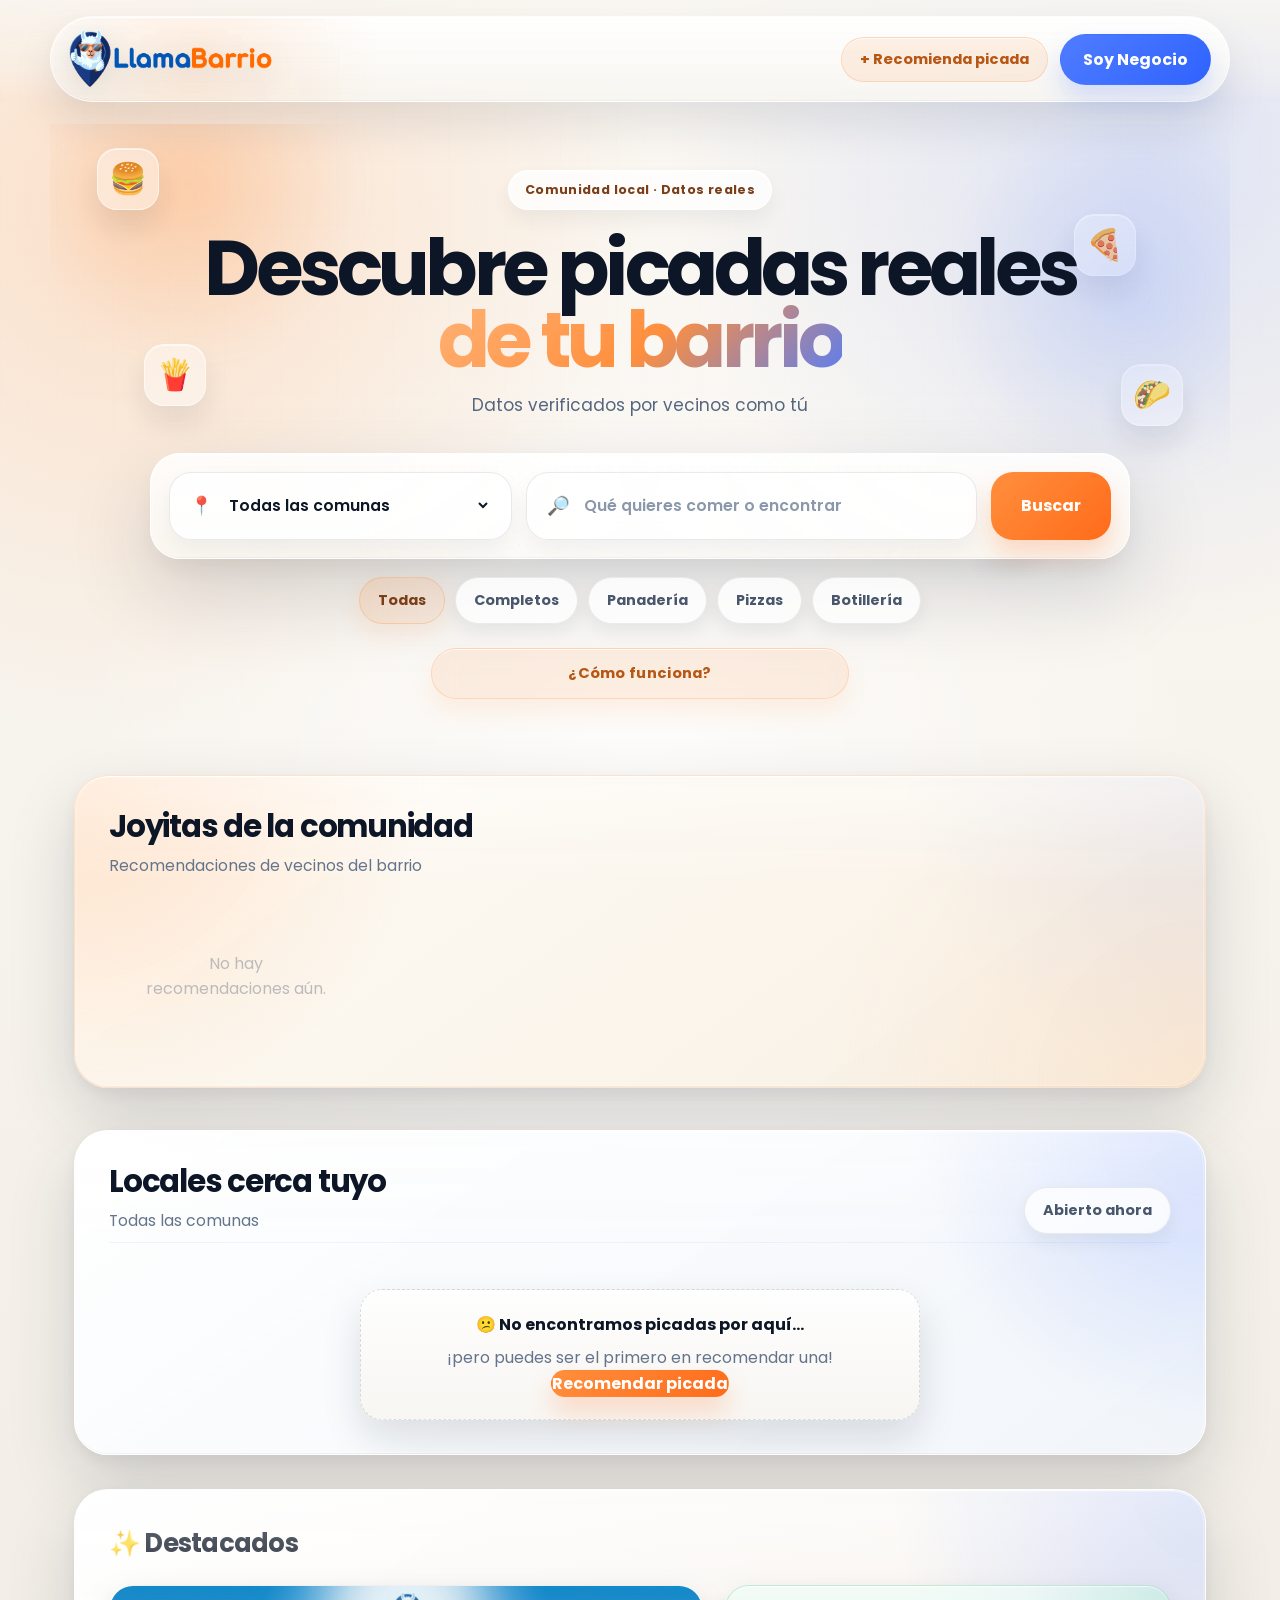
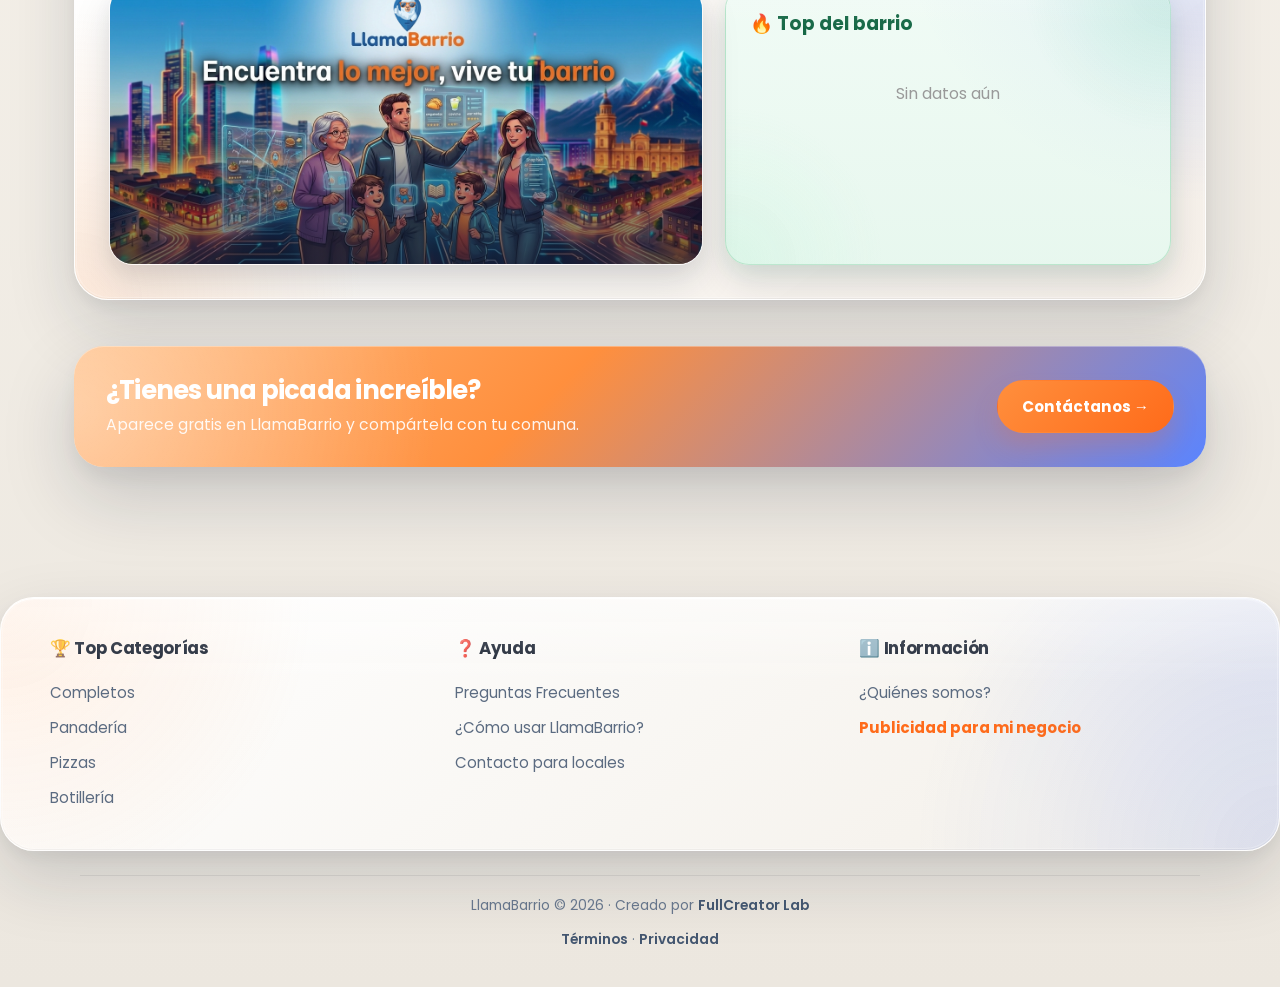
==== index.html @ d4a5cc4d "Add files via upload" ====
<!DOCTYPE html>
<html lang="es">
<head>
    <meta charset="UTF-8">
    <meta name="viewport" content="width=device-width, initial-scale=1.0">
    <title>LlamaBarrio - Tu comunidad conectada</title>
    <link href="https://fonts.googleapis.com/css2?family=Poppins:wght@400;500;600;700;800&display=swap" rel="stylesheet">
    <link rel="stylesheet" href="style.css">
    <link rel="icon" type="image/png" href="images/favicon.png">
    <link rel="apple-touch-icon" href="images/icon-192.png.png">
    <link rel="manifest" href="manifest.json">
    <meta name="theme-color" content="#ff8f3d">
    <meta name="apple-mobile-web-app-capable" content="yes">
    <meta name="apple-mobile-web-app-status-bar-style" content="default">
    <meta name="apple-mobile-web-app-title" content="LlamaBarrio">
</head>
<body>
    <nav class="navbar">
        <div class="nav-container">
            <div class="logo">
                <a href="index.html"><img src="images/logo.png" alt="LlamaBarrio" class="logo-img"></a>
            </div>
            <div class="nav-right desktop-only">
                <a href="#" class="btn-recomienda" data-form-modal="tally">+ Recomienda picada</a>
                <a href="#" class="btn-negocio-blue" data-form-modal="business">Soy Negocio</a>
            </div>
        </div>
    </nav>

    <header class="hero">
        <div class="hero-floating-icons" aria-hidden="true">
            <span class="float-food food-1">&#127828;</span>
            <span class="float-food food-2">&#127829;</span>
            <span class="float-food food-3">&#127839;</span>
            <span class="float-food food-4">&#127790;</span>
            <span class="float-food food-5">&#127828;</span>
            <span class="float-food food-6">&#127829;</span>
        </div>
        <div class="hero-badge">Comunidad local · Datos reales</div>
        <h1>Descubre picadas reales <span class="highlight-word">de tu barrio</span></h1>
      <p class="hero-copy">Datos verificados por vecinos como tú</p>

        <div class="search-area">
            <div class="oval-input loc-select">
                <span class="icon-mark">📍</span>
                <select class="clean-select" id="comuna-select">
                    <option value="">Todas las comunas</option>
                    <option>Alhué</option>
                    <option>Buin</option>
                    <option>Calera de Tango</option>
                    <option>Cerrillos</option>
                    <option>Cerro Navia</option>
                    <option>Colina</option>
                    <option>Conchalí</option>
                    <option>Curacaví</option>
                    <option>El Bosque</option>
                    <option>El Monte</option>
                    <option>Estación Central</option>
                    <option>Huechuraba</option>
                    <option>Independencia</option>
                    <option>Isla de Maipo</option>
                    <option>La Cisterna</option>
                    <option>La Florida</option>
                    <option>La Granja</option>
                    <option>La Pintana</option>
                    <option>La Reina</option>
                    <option>Lampa</option>
                    <option>Las Condes</option>
                    <option>Lo Barnechea</option>
                    <option>Lo Espejo</option>
                    <option>Lo Prado</option>
                    <option>Macul</option>
                    <option>Maipú</option>
                    <option>María Pinto</option>
                    <option>Melipilla</option>
                    <option>Ñuñoa</option>
                    <option>Padre Hurtado</option>
                    <option>Paine</option>
                    <option>Pedro Aguirre Cerda</option>
                    <option>Peñaflor</option>
                    <option>Peñalolén</option>
                    <option>Pirque</option>
                    <option>Providencia</option>
                    <option>Pudahuel</option>
                    <option>Puente Alto</option>
                    <option>Quilicura</option>
                    <option>Quinta Normal</option>
                    <option>Recoleta</option>
                    <option>Renca</option>
                    <option>San Bernardo</option>
                    <option>San Joaquín</option>
                    <option>San José de Maipo</option>
                    <option>San Miguel</option>
                    <option>San Pedro</option>
                    <option>San Ramón</option>
                    <option>Santiago</option>
                    <option>Talagante</option>
                    <option>Tiltil</option>
                    <option>Vitacura</option>
                </select>
            </div>
            <div class="oval-input search-box">
                <span class="icon-mark">🔎</span>
                <input type="text" id="main-search" placeholder="Qué quieres comer o encontrar">
            </div>
            <button class="btn-buscar-main" type="button">Buscar</button>
        </div>

        <div class="hero-categories" id="hero-categories">
            <button type="button" class="category-pill is-active" data-category="Todas">Todas</button>
            <button type="button" class="category-pill" data-category="Completos">Completos</button>
            <button type="button" class="category-pill" data-category="Panadería">Panadería</button>
            <button type="button" class="category-pill" data-category="Pizzas">Pizzas</button>
            <button type="button" class="category-pill" data-category="Botillería">Botillería</button>
        </div>

        <div class="mini-how-section">
            <div class="mini-how-header">
                <h3 class="mini-how-title">¿Cómo funciona?</h3>
            </div>
            <div class="mini-how-steps">
                <div class="mini-step-item">
                    <div class="mini-step-number">1</div>
                    <div class="mini-step-text">Busca tu barrio y categoría</div>
                </div>
                <div class="mini-step-arrow">→</div>
                <div class="mini-step-item">
                    <div class="mini-step-number">2</div>
                    <div class="mini-step-text">Descubre recomendaciones reales</div>
                </div>
                <div class="mini-step-arrow">→</div>
                <div class="mini-step-item">
                    <div class="mini-step-number">3</div>
                    <div class="mini-step-text">Comparte tus mejores datos</div>
                </div>
            </div>
        </div>
    </header>

    <main class="main-wrapper">
        <!-- JOYITAS -->
        <section class="section-block community-section">
            <div class="section-heading">
                <h2 class="section-title">Joyitas de la comunidad</h2>
                <p class="sub-small">Recomendaciones de vecinos del barrio</p>
                <p class="mobile-swipe-hint">Desliza hacia un lado para ver más</p>
            </div>
            <div class="community-grid" id="joyitas-grid"></div>
        </section>

        <section class="section-block offers-section is-hidden" id="offers-section">
            <div class="section-heading section-heading-split offers-heading">
                <div>
                    <h2 class="section-title">Ofertas de hoy</h2>
                    <p class="sub-small">Avisos breves y promociones puntuales de locales publicados</p>
                </div>
            </div>
            <div class="offers-feed" id="offers-feed"></div>
        </section>

        <!-- LOCALES -->
        <section class="section-block locals-section-wrapper">
            <div class="section-heading section-heading-split">
                <div>
                    <h2 class="section-title">Locales cerca tuyo</h2>
                    <p class="sub-small" id="current-comuna-label">Todas las comunas</p>
                </div>
                <div class="mini-badges">
                    <button type="button" class="mini-filter" id="open-now-filter">Abierto ahora</button>
                </div>
            </div>
            <div class="locals-grid" id="locals-grid"></div>
            <div id="load-more-hint" class="load-more-hint" hidden>
                <p>Mostrando 10 primeros resultados</p>
                <p style="font-size: 0.85rem; color: #999;">Usa los filtros arriba para encontrar exactamente lo que buscas</p>
            </div>
            <div id="no-results" class="no-results" hidden>
                <p class="no-results-title">😕 No encontramos picadas por aquí...</p>
                <p class="no-results-text">¡pero puedes ser el primero en recomendar una!</p>
                <a href="#" class="btn-empty-state" data-form-modal="tally">Recomendar picada</a>
            </div>
        </section>

        <!-- DESTACADOS (Imagen pequeña + Trending) -->
        <section class="section-block destacados-section">
            <h2 class="destacados-title">✨ Destacados</h2>
            <div class="destacados-wrapper">
                <div class="destacados-oferta">
                    <img id="destacados-img" src="images/promocion1.png" alt="Oferta destacada" class="destacados-img">
                </div>
                <div class="destacados-trending">
                    <h3 class="trending-title">🔥 Top del barrio</h3>
                    <div class="trending-compact" id="trending-compact"></div>
                </div>
            </div>
        </section>

        <!-- CTA ÚNICA: ¿TIENES UNA PICADA INCREÍBLE? -->
        <section class="cta-banner">
            <div class="cta-desc">
                <strong>¿Tienes una picada increíble?</strong>
                <span>Aparece gratis en LlamaBarrio y compártela con tu comuna.</span>
            </div>
            <a href="#" class="btn-contact" data-form-modal="tally">Contáctanos →</a>
        </section>
    </main>

    <!-- FOOTER EXTENDIDO (3 COLUMNAS) -->
    <section class="footer-extended">
        <div class="footer-extended-container">
            <!-- COLUMNA 1: TOP CATEGORÍAS -->
            <div class="footer-column">
                <h3>🏆 Top Categorías</h3>
                <ul id="top-categories-list">
                    <li><a href="#">Completos</a></li>
                    <li><a href="#">Panadería</a></li>
                    <li><a href="#">Pizzas</a></li>
                    <li><a href="#">Botillería</a></li>
                </ul>
            </div>

            <!-- COLUMNA 2: AYUDA -->
            <div class="footer-column">
                <h3>❓ Ayuda</h3>
                <ul>
                    <li><a href="javascript:void(0);" onclick="abrirFAQ(); return false;">Preguntas Frecuentes</a></li>
                    <li><a href="javascript:void(0);" onclick="abrirComoUsar(); return false;">¿Cómo usar LlamaBarrio?</a></li>
                    <li><a href="#" data-form-modal="business">Contacto para locales</a></li>
                </ul>
            </div>

            <!-- COLUMNA 3: INFO -->
            <div class="footer-column">
                <h3>ℹ️ Información</h3>
                <ul>
                    <li><a href="javascript:void(0);" onclick="abrirQuienesSomos(); return false;">¿Quiénes somos?</a></li>
                    <li><a href="#" class="footer-ads-link" data-form-modal="business">Publicidad para mi negocio</a></li>
                </ul>
            </div>
        </div>
    </section>

    <!-- FOOTER NEGRO -->
    <footer class="site-footer">
        <div class="footer-links">
            <p>LlamaBarrio © 2026 · Creado por <a href="https://www.fullcreator.cl" target="_blank" rel="noopener noreferrer">FullCreator Lab</a></p>
            <p><a href="#">Términos</a> · <a href="#">Privacidad</a></p>
        </div>
    </footer>

    <!-- MODAL DE DETALLE -->
    <div id="modal-detalle" class="modal-overlay">
        <div class="modal-card">
            <button type="button" onclick="cerrarModal()" class="close-btn">×</button>
            <div class="modal-header-img"><img id="modal-img" src="" alt=""></div>
            <div class="modal-content">
                <span class="modal-tag" id="modal-categoria"></span>
                <h2 id="modal-titulo"></h2>
                <p id="modal-desc" class="modal-desc"></p>
                <div class="modal-info-pill">
                    <p id="modal-dir"></p>
                    <p id="modal-hor"></p>
                    <a id="modal-contacto" href="#"></a>
                    <span id="modal-precio" style="font-weight:600;"></span>
                    <span id="modal-autor" style="font-size:13px; color:#a68b66;"></span>
                </div>
                <a id="modal-wa" href="#" target="_blank" rel="noopener noreferrer" class="btn-wa">Enviar WhatsApp</a>
            </div>
        </div>
    </div>

    <!-- MODAL DE FORMULARIO -->
    <div id="form-modal" class="modal-overlay">
        <div class="form-modal-card">
            <button type="button" class="close-btn" onclick="cerrarFormulario()">&times;</button>
            <iframe id="form-modal-frame" src="" title="Formulario LlamaBarrio" loading="lazy"></iframe>
        </div>
    </div>

    <div id="business-form-modal" class="modal-overlay">
        <div class="business-form-card">
            <button type="button" class="close-btn" onclick="cerrarBusinessFormulario()">&times;</button>
            <div class="business-form-content">
                <h2>Publicitar mi local o negocio</h2>
                <p class="business-form-subtitle">Si eres local o persona natural y quieres contactarte por publicidad, escríbenos aquí.</p>
                <form action="https://formsubmit.co/salomon.creativo@gmail.com" method="POST" class="business-form-grid">
                    <input type="hidden" name="_subject" value="Nuevo contacto comercial desde LlamaBarrio">
                    <input type="hidden" name="_captcha" value="false">
                    <input type="hidden" name="_template" value="table">
                    <label class="business-field">
                        <span>Nombre</span>
                        <input type="text" name="Nombre" required>
                    </label>
                    <label class="business-field">
                        <span>Correo</span>
                        <input type="email" name="Correo" required>
                    </label>
                    <label class="business-field">
                        <span>Teléfono</span>
                        <input type="tel" name="Telefono" required>
                    </label>
                    <label class="business-field business-field-full">
                        <span>Solicitud</span>
                        <textarea name="Solicitud" rows="5" required></textarea>
                    </label>
                    <button type="submit" class="btn-contact business-submit">Enviar solicitud</button>
                </form>
            </div>
        </div>
    </div>

    <!-- MODAL FAQ -->
    <div id="faq-modal" class="modal-overlay">
        <div class="faq-modal-card">
            <button type="button" class="close-btn" onclick="cerrarFAQ()">&times;</button>
            <div class="faq-content">
                <h2>Preguntas Frecuentes</h2>
                <div class="faq-list">
                    <div class="faq-item">
                        <button class="faq-question" onclick="toggleFAQ(this)">
                            <span>¿Qué es LlamaBarrio?</span>
                            <span class="faq-icon">+</span>
                        </button>
                        <div class="faq-answer">
                            <p>LlamaBarrio es una plataforma comunitaria que conecta a vecinos con las mejores picadas, locales y recomendaciones de sus barrios. Funcionamos como una red local donde los datos son reales, verificados por la comunidad y sin intermediarios. Cada recomendación viene de personas como tú que conocen el barrio.</p>
                        </div>
                    </div>

                    <div class="faq-item">
                        <button class="faq-question" onclick="toggleFAQ(this)">
                            <span>¿Cómo recomiendo una picada?</span>
                            <span class="faq-icon">+</span>
                        </button>
                        <div class="faq-answer">
                            <p>Es muy simple. Haz clic en el botón "Recomendar picada" que encontrarás en cualquier parte de la web o en la app. Completa el formulario con:</p>
                            <ul>
                                <li>Nombre del local o picada</li>
                                <li>Ubicación exacta</li>
                                <li>Descripción de qué ofrecen</li>
                                <li>Tu nombre (opcional)</li>
                                <li>Una foto (opcional)</li>
                                <li>WhatsApp del local (opcional)</li>
                            </ul>
                            <p>Una vez enviado, nuestro equipo verifica la información y la publica en 24-48 horas.</p>
                        </div>
                    </div>

                    <div class="faq-item">
                        <button class="faq-question" onclick="toggleFAQ(this)">
                            <span>¿Es gratis?</span>
                            <span class="faq-icon">+</span>
                        </button>
                        <div class="faq-answer">
                            <p>Completamente gratis. Tanto para usuarios que buscan picadas como para negocios que quieren aparecer. LlamaBarrio no cobra comisiones, no tiene publicidad invasiva y nunca venderemos tus datos. Nuestro objetivo es que la comunidad local prospere.</p>
                        </div>
                    </div>

                    <div class="faq-item">
                        <button class="faq-question" onclick="toggleFAQ(this)">
                            <span>¿Cómo contacto a un local?</span>
                            <span class="faq-icon">+</span>
                        </button>
                        <div class="faq-answer">
                            <p>Al ver los detalles de cualquier picada o local, encontrarás un botón "Enviar WhatsApp" que te conecta directamente con ellos. Así te aseguras de disponibilidad, precios actuales y cualquier consulta especial. Todo directo, sin intermediarios.</p>
                        </div>
                    </div>

                    <div class="faq-item">
                        <button class="faq-question" onclick="toggleFAQ(this)">
                            <span>¿Es seguro?</span>
                            <span class="faq-icon">+</span>
                        </button>
                        <div class="faq-answer">
                            <p>Sí. Verificamos que las recomendaciones provengan de vecinos reales de la comunidad. No permitimos spam, bots ni información falsa. Además, cada negocio es independiente y responsable de su servicio. Tus recomendaciones nos ayudan a mantener la comunidad limpia y confiable.</p>
                        </div>
                    </div>
                </div>
            </div>
        </div>
    </div>

    <!-- MODAL CÓMO USAR -->
    <div id="como-usar-modal" class="modal-overlay">
        <div class="info-modal-card">
            <button type="button" class="close-btn" onclick="cerrarComoUsar()">&times;</button>
            <div class="info-content">
                <h2>¿Cómo usar LlamaBarrio?</h2>
                <div class="info-steps">
                    <div class="info-step">
                        <div class="step-number">1</div>
                        <div class="step-desc">
                            <strong>Busca tu barrio y categoría</strong>
                            <p>Selecciona la comuna donde te encuentras y elige qué tipo de picada buscas: completos, panadería, pizzas, botillería o cualquier otra opción disponible.</p>
                        </div>
                    </div>
                    <div class="info-step">
                        <div class="step-number">2</div>
                        <div class="step-desc">
                            <strong>Descubre recomendaciones reales</strong>
                            <p>Explora todas las picadas y locales recomendados por vecinos como tú. Lee las descripciones, mira las imágenes y conoce los horarios de atención.</p>
                        </div>
                    </div>
                    <div class="info-step">
                        <div class="step-number">3</div>
                        <div class="step-desc">
                            <strong>Comparte tus mejores datos</strong>
                            <p>¿Encontraste una picada increíble? Recomiéndala en LlamaBarrio para que otros vecinos también la descubran. Así fortalecemos la comunidad local.</p>
                        </div>
                    </div>
                </div>
            </div>
        </div>
    </div>

    <!-- MODAL QUIÉNES SOMOS -->
    <div id="quienes-somos-modal" class="modal-overlay">
        <div class="info-modal-card">
            <button type="button" class="close-btn" onclick="cerrarQuienesSomos()">&times;</button>
            <div class="info-content">
                <h2>¿Quiénes somos?</h2>
                <p class="about-text">LlamaBarrio conecta personas con picadas, pero no operamos ni vendemos en los locales. Cada negocio es independiente y responsable de su servicio. Nuestro objetivo es fortalecer la comunidad local, generando un espacio donde los vecinos puedan compartir sus mejores recomendaciones y descubrir opciones auténticas en sus barrios.</p>
                <div class="about-cta-box">
                    <p class="about-cta-text">Si eres local o persona natural y quieres contactarte por publicidad, escríbenos.</p>
                    <a href="#" class="btn-contact about-cta-button" data-form-modal="business">Publicitar mi local o negocio</a>
                </div>
            </div>
        </div>
    </div>

    <!-- NAVBAR INFERIOR MÓVIL (SOLO TELÉFONO) -->
    <div class="mobile-navbar">
        <a href="#" class="mobile-nav-item active" data-section="inicio">
            <span class="mobile-nav-icon">🏠</span>
            <span class="mobile-nav-label">Inicio</span>
        </a>
        <a href="#" class="mobile-nav-item" data-section="joyitas">
            <span class="mobile-nav-icon">🎁</span>
            <span class="mobile-nav-label">Joyitas</span>
        </a>
        <a href="#" class="mobile-nav-item" data-form-modal="tally">
            <span class="mobile-nav-icon">➕</span>
            <span class="mobile-nav-label">Recomendar</span>
        </a>
        <a href="#" class="mobile-nav-item" data-form-modal="business">
            <span class="mobile-nav-icon">🏪</span>
            <span class="mobile-nav-label">Soy Local</span>
        </a>
    </div>

    <script src="script.js"></script>
    <script>
    document.addEventListener('DOMContentLoaded', function() {
        const destacadosImg = document.querySelector('#destacados-img');
        if (destacadosImg) {
            const promoImages = ['images/promocion1.png', 'images/promocion2.png', 'images/promocion3.png'];
            let idx = 0;
            destacadosImg.src = promoImages[idx];
            setInterval(() => {
                idx = (idx + 1) % promoImages.length;
                destacadosImg.src = promoImages[idx];
            }, 8000);
        }

        if ('serviceWorker' in navigator) {
            window.addEventListener('load', function() {
                navigator.serviceWorker.register('./sw.js').catch(function(error) {
                    console.error('Service worker registration failed:', error);
                });
            });
        }
    });
    </script>
</body>
</html>
---- style.css ----
:root {
    --bg: #f3f1ec;
    --bg-soft: #faf7f2;
    --bg-muted: #ebe6de;
    --surface: rgba(255, 255, 255, 0.86);
    --surface-strong: rgba(255, 255, 255, 0.96);
    --surface-glass: rgba(255, 255, 255, 0.72);
    --surface-tinted: rgba(255, 247, 240, 0.92);
    --surface-blue: rgba(243, 247, 255, 0.96);
    --card: #ffffff;
    --text: #182131;
    --text-strong: #0d1626;
    --muted: #64748b;
    --muted-strong: #49576d;
    --line: rgba(15, 23, 42, 0.09);
    --line-strong: rgba(15, 23, 42, 0.16);
    --accent: #ff8f3d;
    --accent-strong: #ff6b1a;
    --accent-soft: rgba(255, 143, 61, 0.14);
    --accent-soft-strong: rgba(255, 143, 61, 0.2);
    --accent-glow: rgba(255, 143, 61, 0.22);
    --blue: #4f7cff;
    --blue-strong: #2f63ff;
    --blue-soft: rgba(79, 124, 255, 0.14);
    --blue-glow: rgba(79, 124, 255, 0.18);
    --success: #15b86f;
    --success-soft: rgba(21, 184, 111, 0.14);
    --danger: #d84b5b;
    --danger-soft: rgba(216, 75, 91, 0.12);
    --shadow-xl: 0 38px 110px rgba(18, 29, 49, 0.18);
    --shadow-lg: 0 28px 68px rgba(18, 29, 49, 0.16);
    --shadow-md: 0 18px 38px rgba(18, 29, 49, 0.13);
    --shadow-sm: 0 10px 24px rgba(18, 29, 49, 0.1);
    --radius-xl: 34px;
    --radius-lg: 26px;
    --radius-md: 20px;
    --radius-sm: 16px;
    --container: 1180px;
}

* { box-sizing: border-box; }

html {
    scroll-behavior: smooth;
    background: var(--bg);
}

body {
    margin: 0;
    font-family: 'Poppins', sans-serif;
    color: var(--text);
    background:
        radial-gradient(circle at 10% 8%, rgba(255, 143, 61, 0.22), transparent 20%),
        radial-gradient(circle at 90% 6%, rgba(79, 124, 255, 0.16), transparent 18%),
        radial-gradient(circle at 50% 30%, rgba(255, 255, 255, 0.78), transparent 30%),
        linear-gradient(180deg, #fbf8f3 0%, #f5f1ea 46%, #ece7df 100%);
    overflow-x: hidden;
    -webkit-font-smoothing: antialiased;
    text-rendering: optimizeLegibility;
    position: relative;
}

body::before {
    content: "";
    position: fixed;
    inset: 0;
    background-image:
        linear-gradient(rgba(24, 33, 49, 0.025) 1px, transparent 1px),
        linear-gradient(90deg, rgba(24, 33, 49, 0.025) 1px, transparent 1px);
    background-size: 28px 28px;
    pointer-events: none;
    opacity: 0.32;
    mask-image: linear-gradient(180deg, rgba(0, 0, 0, 0.92), rgba(0, 0, 0, 0.22));
}

img { max-width: 100%; display: block; }
button, select, input, iframe { font: inherit; }
button { cursor: pointer; }
a { color: inherit; }

.main-wrapper {
    max-width: var(--container);
    margin: 0 auto;
    padding: 0 24px 70px;
    position: relative;
    z-index: 1;
}

.section-block {
    margin-top: 42px;
    position: relative;
}

.section-heading {
    margin-bottom: 24px;
    position: relative;
}

.section-heading-split {
    display: flex;
    justify-content: space-between;
    align-items: flex-end;
    gap: 20px;
}

.navbar {
    position: sticky;
    top: 0;
    z-index: 1200;
    display: flex;
    justify-content: center;
    padding: 16px 0 0;
    background: linear-gradient(180deg, rgba(248, 246, 241, 0.84), rgba(248, 246, 241, 0.34) 72%, transparent);
    backdrop-filter: blur(22px);
}

.nav-container {
    width: min(var(--container), calc(100% - 24px));
    padding: 12px 18px;
    display: flex;
    justify-content: space-between;
    align-items: center;
    gap: 20px;
    border-radius: 999px;
    border: 1px solid rgba(255, 255, 255, 0.78);
    background:
        radial-gradient(circle at 12% 50%, rgba(255, 143, 61, 0.14), transparent 18%),
        linear-gradient(180deg, rgba(255, 255, 255, 0.95), rgba(247, 245, 240, 0.92));
    box-shadow:
        0 22px 44px rgba(18, 29, 49, 0.1),
        inset 0 1px 0 rgba(255, 255, 255, 0.96),
        inset 0 -1px 0 rgba(15, 23, 42, 0.03);
}

.logo-img {
    height: 60px;
    padding: 0;
    border-radius: 0;
    background: transparent;
    box-shadow: none;
    filter:
        brightness(1.03)
        contrast(1.08)
        saturate(1.04)
        drop-shadow(0 6px 14px rgba(18, 29, 49, 0.12));
}

.nav-right {
    display: flex;
    align-items: center;
    gap: 12px;
}

.btn-recomienda,
.btn-negocio-blue,
.btn-contact,
.btn-empty-state,
.btn-buscar-main,
.btn-ver,
.category-pill,
.mini-filter,
.comm-card,
.local-card,
.mobile-nav-item,
.faq-question,
.close-btn {
    transition:
        transform 0.25s ease,
        box-shadow 0.25s ease,
        border-color 0.25s ease,
        background 0.25s ease,
        color 0.25s ease,
        opacity 0.25s ease;
}

.btn-recomienda,
.btn-negocio-blue,
.btn-contact,
.btn-empty-state {
    text-decoration: none;
    display: inline-flex;
    align-items: center;
    justify-content: center;
    border-radius: 999px;
    font-weight: 700;
}

.btn-recomienda {
    padding: 11px 18px;
    color: #b85614;
    background: rgba(255, 143, 61, 0.12);
    border: 1px solid rgba(255, 143, 61, 0.24);
    box-shadow: inset 0 1px 0 rgba(255, 255, 255, 0.72);
    font-size: 0.92rem;
}

.btn-negocio-blue,
.btn-contact,
.btn-empty-state,
.btn-buscar-main {
    position: relative;
    overflow: hidden;
    border: 1px solid transparent;
}

.btn-negocio-blue::before,
.btn-contact::before,
.btn-empty-state::before,
.btn-buscar-main::before,
.btn-ver::before {
    content: "";
    position: absolute;
    inset: 0;
    background: linear-gradient(120deg, rgba(255, 255, 255, 0.45), transparent 38%, transparent 62%, rgba(255, 255, 255, 0.18));
    opacity: 0;
    transition: opacity 0.25s ease;
}

.btn-negocio-blue:hover::before,
.btn-contact:hover::before,
.btn-empty-state:hover::before,
.btn-buscar-main:hover::before,
.btn-ver:hover::before {
    opacity: 1;
}

.btn-negocio-blue {
    padding: 12px 22px;
    color: #fff;
    background: linear-gradient(135deg, var(--blue) 0%, var(--blue-strong) 100%);
    box-shadow: 0 14px 26px rgba(79, 124, 255, 0.22);
}

.btn-contact,
.btn-empty-state,
.btn-buscar-main {
    color: #fff;
    background: linear-gradient(135deg, var(--accent) 0%, var(--accent-strong) 100%);
    box-shadow: 0 14px 24px rgba(255, 107, 26, 0.22);
}

.btn-contact {
    padding: 14px 24px;
    font-size: 0.95rem;
}

.hero {
    max-width: var(--container);
    margin: 22px auto 0;
    padding: 46px 24px 34px;
    position: relative;
    overflow: hidden;
}

.hero::before,
.hero::after {
    content: "";
    position: absolute;
    border-radius: 50%;
    pointer-events: none;
    filter: blur(14px);
}

.hero::before {
    width: 360px;
    height: 360px;
    top: -120px;
    left: -40px;
    background: radial-gradient(circle, rgba(255, 143, 61, 0.26), transparent 68%);
}

.hero::after {
    width: 380px;
    height: 380px;
    top: -20px;
    right: -90px;
    background: radial-gradient(circle, rgba(79, 124, 255, 0.18), transparent 70%);
}

.hero::selection,
.hero *::selection {
    background: rgba(255, 143, 61, 0.2);
}

.hero > * {
    position: relative;
    z-index: 1;
}

.hero-floating-icons {
    position: absolute;
    inset: 0;
    pointer-events: none;
    z-index: 0;
}

.float-food {
    position: absolute;
    display: flex;
    align-items: center;
    justify-content: center;
    width: 62px;
    height: 62px;
    border-radius: 20px;
    font-size: 1.9rem;
    background: rgba(255, 255, 255, 0.46);
    border: 1px solid rgba(255, 255, 255, 0.64);
    box-shadow:
        0 16px 32px rgba(18, 29, 49, 0.1),
        inset 0 1px 0 rgba(255, 255, 255, 0.76);
    backdrop-filter: blur(14px);
    opacity: 0.9;
    animation: heroFloat 8s ease-in-out infinite;
}

.food-1 {
    top: 24px;
    left: 4%;
    animation-delay: 0s;
}

.food-2 {
    top: 90px;
    right: 8%;
    animation-delay: -1.2s;
}

.food-3 {
    top: 220px;
    left: 8%;
    animation-delay: -2.2s;
}

.food-4 {
    top: 240px;
    right: 4%;
    animation-delay: -3.4s;
}

.food-5 {
    top: 340px;
    left: 16%;
    animation-delay: -4.2s;
}

.food-6 {
    top: 360px;
    right: 16%;
    animation-delay: -5.4s;
}

@keyframes heroFloat {
    0%,
    100% {
        transform: translateY(0) rotate(0deg);
    }
    50% {
        transform: translateY(-12px) rotate(3deg);
    }
}

.hero-badge {
    display: flex;
    align-items: center;
    justify-content: center;
    gap: 8px;
    width: fit-content;
    margin: 0 auto;
    padding: 10px 16px;
    border-radius: 999px;
    color: #7a3e19;
    background: rgba(255, 255, 255, 0.74);
    border: 1px solid rgba(255, 255, 255, 0.8);
    box-shadow: inset 0 1px 0 rgba(255, 255, 255, 0.9), 0 10px 20px rgba(18, 29, 49, 0.06);
    font-size: 0.78rem;
    font-weight: 700;
    letter-spacing: 0.03em;
    backdrop-filter: blur(12px);
}

.hero h1 {
    margin: 22px auto 14px;
    max-width: 900px;
    text-align: center;
    font-size: clamp(2.8rem, 6vw, 5.4rem);
    line-height: 0.94;
    letter-spacing: -0.06em;
    color: var(--text-strong);
}

.highlight-word {
    color: var(--accent);
    background: linear-gradient(135deg, #ffb378 0%, #ff8f3d 52%, #4f7cff 100%);
    -webkit-background-clip: text;
    background-clip: text;
    -webkit-text-fill-color: transparent;
}

.hero-copy {
    max-width: 720px;
    margin: 0 auto 26px;
    color: #55667d;
    font-size: 1.06rem;
    line-height: 1.8;
    text-align: center;
}

.search-area {
    margin: 32px auto 0;
    max-width: 980px;
    display: grid;
    grid-template-columns: 0.95fr 1.25fr auto;
    gap: 14px;
    align-items: center;
    padding: 18px;
    border-radius: 30px;
    background:
        radial-gradient(circle at top center, rgba(255, 255, 255, 0.76), transparent 60%),
        linear-gradient(180deg, rgba(255, 255, 255, 0.84), rgba(250, 247, 241, 0.92));
    border: 1px solid rgba(255, 255, 255, 0.86);
    backdrop-filter: blur(18px);
    box-shadow:
        0 34px 84px rgba(18, 29, 49, 0.16),
        0 12px 26px rgba(18, 29, 49, 0.05),
        inset 0 1px 0 rgba(255, 255, 255, 0.9),
        inset 0 -1px 0 rgba(15, 23, 42, 0.03);
}

.oval-input {
    display: flex;
    align-items: center;
    gap: 12px;
    min-height: 68px;
    padding: 0 20px;
    border-radius: 22px;
    background: rgba(255, 255, 255, 0.84);
    border: 1px solid rgba(15, 23, 42, 0.09);
    box-shadow:
        inset 0 1px 0 rgba(255, 255, 255, 0.88),
        0 10px 22px rgba(18, 29, 49, 0.05);
}

.oval-input:focus-within {
    border-color: rgba(255, 143, 61, 0.46);
    box-shadow: 0 0 0 4px rgba(255, 143, 61, 0.14), inset 0 1px 0 rgba(255, 255, 255, 0.9);
    transform: translateY(-1px);
}

.icon-mark {
    font-size: 1.15rem;
    opacity: 0.92;
}

.clean-select,
.oval-input input {
    width: 100%;
    border: 0;
    background: transparent;
    outline: none;
    font-family: 'Poppins', sans-serif;
    font-size: 0.98rem;
    font-weight: 600;
    color: var(--text-strong);
}

.clean-select option {
    color: var(--text);
}

.oval-input input::placeholder {
    color: #8b98ab;
}

.btn-buscar-main {
    min-height: 68px;
    padding: 0 30px;
    border-radius: 22px;
    border: 0;
    font-size: 1rem;
    font-weight: 700;
}

.hero-categories {
    margin-top: 18px;
    display: flex;
    justify-content: center;
    gap: 10px;
    flex-wrap: wrap;
}

.category-pill,
.mini-filter {
    padding: 12px 18px;
    border-radius: 999px;
    border: 1px solid rgba(15, 23, 42, 0.08);
    background: rgba(255, 255, 255, 0.82);
    color: var(--muted-strong);
    font-size: 0.9rem;
    font-weight: 700;
    backdrop-filter: blur(12px);
    box-shadow: 0 8px 18px rgba(18, 29, 49, 0.06);
}

.category-pill.is-active,
.mini-filter.is-active {
    background: linear-gradient(135deg, rgba(255, 143, 61, 0.18), rgba(255, 143, 61, 0.1));
    border-color: rgba(255, 143, 61, 0.28);
    color: #7a3e19;
    box-shadow: 0 10px 24px rgba(255, 143, 61, 0.12);
}

.mini-filter.is-active {
    background: linear-gradient(135deg, rgba(21, 184, 111, 0.16), rgba(21, 184, 111, 0.08));
    border-color: rgba(21, 184, 111, 0.24);
    color: #106746;
}

.mini-how-section {
    margin: 24px auto 0;
    width: fit-content;
    max-width: 100%;
    padding: 14px 28px;
    border-radius: 999px;
    background: rgba(255, 143, 61, 0.12);
    border: 1px solid rgba(255, 143, 61, 0.24);
    cursor: pointer;
    user-select: none;
    backdrop-filter: blur(12px);
    box-shadow:
        0 12px 26px rgba(255, 143, 61, 0.12),
        inset 0 1px 0 rgba(255, 255, 255, 0.72);
}

.mini-how-header {
    cursor: pointer;
    user-select: none;
    text-align: center;
    margin-bottom: 0;
}

.mini-how-title {
    margin: 0;
    font-size: 0.92rem;
    color: #b85614;
    font-weight: 700;
    letter-spacing: 0.02em;
}

.mini-how-steps {
    display: flex;
    justify-content: center;
    align-items: center;
    gap: 12px;
    flex-wrap: wrap;
    max-height: 500px;
    opacity: 1;
    transition: max-height 0.3s ease, opacity 0.3s ease, margin 0.3s ease;
    overflow: hidden;
}

.mini-how-steps.collapsed {
    max-height: 0;
    opacity: 0;
    margin: 0;
}

.mini-step-item {
    display: flex;
    flex-direction: column;
    align-items: center;
    gap: 6px;
}

.mini-step-number {
    width: 32px;
    height: 32px;
    border-radius: 50%;
    background: linear-gradient(135deg, var(--accent), var(--accent-strong));
    color: #fff;
    font-weight: 700;
    font-size: 0.86rem;
    display: flex;
    align-items: center;
    justify-content: center;
    box-shadow: 0 10px 20px rgba(255, 107, 26, 0.18);
}

.mini-step-text {
    font-size: 0.78rem;
    color: var(--muted-strong);
    font-weight: 600;
    max-width: 92px;
    line-height: 1.3;
    text-align: center;
}

.mini-step-arrow {
    font-size: 1.1rem;
    color: rgba(24, 33, 49, 0.34);
    font-weight: 700;
}

.section-title {
    margin: 0;
    font-size: clamp(1.6rem, 2.4vw, 2.45rem);
    line-height: 1.08;
    letter-spacing: -0.04em;
    color: var(--text-strong);
}

.sub-small {
    margin: 10px 0 0;
    color: var(--muted);
    line-height: 1.65;
    font-size: 0.98rem;
}

.mobile-swipe-hint {
    display: none;
    margin: 12px 0 0;
    color: #b85614;
    font-size: 0.78rem;
    font-weight: 700;
    letter-spacing: 0.02em;
}


.community-section,
.locals-section-wrapper,
.destacados-section,
.footer-extended {
    position: relative;
    border-radius: var(--radius-xl);
    border: 1px solid rgba(255, 255, 255, 0.92);
    background: linear-gradient(180deg, rgba(255, 255, 255, 0.88), rgba(244, 239, 232, 0.98));
    backdrop-filter: blur(18px);
    box-shadow:
        var(--shadow-lg),
        0 6px 18px rgba(18, 29, 49, 0.06),
        inset 0 1px 0 rgba(255, 255, 255, 0.98),
        inset 0 -1px 0 rgba(15, 23, 42, 0.04);
    overflow: hidden;
}

.community-section {
    background:
        radial-gradient(circle at top left, rgba(255, 143, 61, 0.24), transparent 30%),
        radial-gradient(circle at bottom right, rgba(255, 208, 168, 0.3), transparent 32%),
        linear-gradient(145deg, rgba(255, 252, 246, 0.98), rgba(247, 239, 227, 0.99));
    border-color: rgba(255, 226, 198, 0.9);
}

.locals-section-wrapper {
    background:
        radial-gradient(circle at top right, rgba(79, 124, 255, 0.16), transparent 24%),
        linear-gradient(145deg, rgba(255, 255, 255, 0.97), rgba(241, 245, 250, 0.99));
}

.locals-section-wrapper .section-heading {
    padding-bottom: 8px;
    border-bottom: 1px solid rgba(79, 124, 255, 0.08);
}

.destacados-section {
    background:
        radial-gradient(circle at bottom left, rgba(255, 143, 61, 0.16), transparent 24%),
        radial-gradient(circle at top right, rgba(79, 124, 255, 0.16), transparent 26%),
        linear-gradient(145deg, rgba(255, 255, 255, 0.98), rgba(246, 240, 233, 0.99));
}

.footer-extended::before,
.community-section::before,
.locals-section-wrapper::before,
.destacados-section::before {
    content: "";
    position: absolute;
    inset: 0;
    background:
        linear-gradient(180deg, rgba(255, 255, 255, 0.42), transparent 34%),
        radial-gradient(circle at top right, rgba(79, 124, 255, 0.1), transparent 26%);
    pointer-events: none;
}

.community-section::after,
.locals-section-wrapper::after,
.destacados-section::after,
.footer-extended::after {
    content: "";
    position: absolute;
    inset: 1px;
    border-radius: calc(var(--radius-xl) - 1px);
    border: 1px solid rgba(255, 255, 255, 0.36);
    pointer-events: none;
    opacity: 0.7;
}

.community-section {
    padding: 34px;
}

.community-grid {
    display: grid;
    grid-template-columns: repeat(4, minmax(0, 1fr));
    gap: 16px;
    margin-top: 24px;
    padding-bottom: 4px;
    scroll-behavior: smooth;
}

.community-grid::-webkit-scrollbar,
.locals-grid::-webkit-scrollbar {
    height: 8px;
}

.community-grid::-webkit-scrollbar-track,
.locals-grid::-webkit-scrollbar-track {
    background: rgba(24, 33, 49, 0.05);
    border-radius: 999px;
}

.community-grid::-webkit-scrollbar-thumb,
.locals-grid::-webkit-scrollbar-thumb {
    background: rgba(24, 33, 49, 0.18);
    border-radius: 999px;
}

.comm-card,
.local-card {
    position: relative;
    background:
        linear-gradient(180deg, rgba(255, 255, 255, 1), rgba(245, 241, 235, 0.98)),
        linear-gradient(135deg, rgba(255, 143, 61, 0.05), rgba(79, 124, 255, 0.05));
    border: 1px solid rgba(15, 23, 42, 0.11);
    border-radius: 24px;
    overflow: hidden;
    box-shadow:
        0 22px 46px rgba(18, 29, 49, 0.12),
        0 8px 18px rgba(18, 29, 49, 0.05),
        inset 0 1px 0 rgba(255, 255, 255, 0.96),
        inset 0 -1px 0 rgba(15, 23, 42, 0.03);
    isolation: isolate;
}

.community-section .comm-card {
    background:
        linear-gradient(180deg, rgba(255, 255, 255, 1), rgba(250, 244, 236, 0.98)),
        linear-gradient(135deg, rgba(255, 143, 61, 0.08), rgba(255, 206, 154, 0.06));
    border-color: rgba(207, 154, 105, 0.18);
    box-shadow:
        0 24px 52px rgba(119, 79, 39, 0.13),
        0 8px 18px rgba(18, 29, 49, 0.05),
        inset 0 1px 0 rgba(255, 255, 255, 0.98),
        inset 0 -1px 0 rgba(176, 120, 66, 0.05);
}

.community-section .comm-card::after {
    background: radial-gradient(circle, rgba(255, 143, 61, 0.16), transparent 66%);
}

.community-section .comm-tag {
    background: rgba(255, 247, 238, 0.94);
    border-color: rgba(255, 222, 189, 0.92);
    color: #9a521d;
    box-shadow: 0 12px 22px rgba(119, 79, 39, 0.1);
}

.community-section .comm-chip {
    display: none;
}

.comm-card::after,
.local-card::after {
    content: "";
    position: absolute;
    inset: auto -80px -80px auto;
    width: 180px;
    height: 180px;
    background: radial-gradient(circle, rgba(79, 124, 255, 0.14), transparent 65%);
    pointer-events: none;
    z-index: 0;
}

.comm-card::before,
.local-card::before {
    content: "";
    position: absolute;
    inset: 1px 1px auto;
    height: 72px;
    border-radius: 23px 23px 0 0;
    background: linear-gradient(180deg, rgba(255, 255, 255, 0.62), rgba(255, 255, 255, 0));
    pointer-events: none;
    z-index: 0;
}

.comm-card {
    display: flex;
    flex-direction: column;
    min-height: 338px;
}

.comm-img-box,
.local-img-box,
.modal-header-img,
.destacados-oferta {
    position: relative;
    overflow: hidden;
    background:
        linear-gradient(180deg, rgba(255, 255, 255, 0.06), rgba(24, 33, 49, 0.3)),
        linear-gradient(135deg, rgba(255, 143, 61, 0.18), rgba(79, 124, 255, 0.14));
}

.comm-img-box {
    height: 192px;
}

.comm-img-box::after,
.local-img-box::after,
.modal-header-img::after,
.destacados-oferta::after {
    content: "";
    position: absolute;
    inset: auto 0 0;
    height: 58%;
    background: linear-gradient(180deg, rgba(24, 33, 49, 0.02), rgba(24, 33, 49, 0.64));
    pointer-events: none;
}

.comm-img-box img,
.local-img-box img,
.modal-header-img img {
    width: 100%;
    height: 100%;
    object-fit: cover;
    object-position: center center;
    transform: scale(1.02);
}

.destacados-img {
    width: 100%;
    height: 100%;
    object-fit: cover;
    object-position: center center;
    transform: scale(1);
}

.comm-info,
.local-body {
    position: relative;
    z-index: 1;
}

.comm-info {
    padding: 16px 16px 18px;
    display: flex;
    flex-direction: column;
    gap: 8px;
    flex: 1;
    background: linear-gradient(180deg, #edf4ff, #e4eeff);
    border-top: 1px solid rgba(79, 124, 255, 0.1);
    box-shadow: inset 0 1px 0 rgba(255, 255, 255, 0.88);
}

.comm-tag,
.local-inline-tag,
.modal-tag {
    display: inline-flex;
    align-items: center;
    justify-content: center;
    padding: 7px 11px;
    border-radius: 999px;
    background: rgba(255, 255, 255, 0.86);
    border: 1px solid rgba(255, 255, 255, 0.92);
    color: #7a3e19;
    font-size: 0.72rem;
    font-weight: 700;
    letter-spacing: 0.02em;
    box-shadow: 0 12px 20px rgba(18, 29, 49, 0.08);
}

.comm-tag { align-self: flex-start; }

.comm-image-overlay,
.local-image-overlay {
    position: absolute;
    inset: 0;
    display: flex;
    justify-content: space-between;
    align-items: flex-start;
    gap: 10px;
    padding: 14px;
    z-index: 1;
}

.comm-chip {
    display: inline-flex;
    align-items: center;
    justify-content: center;
    padding: 7px 11px;
    border-radius: 999px;
    background: rgba(24, 33, 49, 0.54);
    border: 1px solid rgba(255, 255, 255, 0.28);
    color: #fff;
    font-size: 0.72rem;
    font-weight: 700;
    backdrop-filter: blur(12px);
}

.comm-info-top {
    display: flex;
    flex-direction: column;
    gap: 4px;
}

.comm-author-line {
    color: var(--muted);
    font-size: 0.76rem;
    font-weight: 600;
    text-transform: uppercase;
    letter-spacing: 0.04em;
}

.comm-info b,
.local-body h3 {
    display: block;
    margin: 0;
    font-size: 1.06rem;
    line-height: 1.18;
    color: var(--text-strong);
    letter-spacing: -0.02em;
}

.comm-info p,
.local-meta p,
.modal-desc,
.step-desc p,
.about-text,
.faq-answer p {
    color: var(--muted);
}

.comm-info p {
    margin: 0;
    font-size: 0.84rem;
    line-height: 1.68;
    flex: 1;
    overflow: hidden;
    display: -webkit-box;
    -webkit-line-clamp: 4;
    -webkit-box-orient: vertical;
}

.locals-section-wrapper {
    padding: 34px;
}

.offers-section {
    padding: 16px 20px;
    position: relative;
    border-radius: 24px;
    border: 1px solid rgba(53, 70, 97, 0.1);
    background:
        radial-gradient(circle at top right, rgba(85, 116, 170, 0.16), transparent 28%),
        linear-gradient(180deg, rgba(66, 83, 109, 0.96), rgba(48, 61, 82, 0.98));
    box-shadow:
        0 18px 36px rgba(18, 29, 49, 0.12),
        inset 0 1px 0 rgba(255, 255, 255, 0.08),
        inset 0 -1px 0 rgba(9, 15, 27, 0.2);
    overflow: hidden;
}

.offers-heading {
    margin-bottom: 10px;
}

.offers-section .section-title {
    color: #f5f7fc;
    font-size: clamp(1.1rem, 1.9vw, 1.35rem);
}

.offers-section .sub-small {
    color: rgba(222, 229, 240, 0.78);
    font-size: 0.86rem;
}

.offers-feed {
    display: flex;
    gap: 10px;
    overflow-x: auto;
    padding-bottom: 2px;
    scroll-behavior: smooth;
}

.offers-feed::-webkit-scrollbar {
    height: 6px;
}

.offers-feed::-webkit-scrollbar-thumb {
    background: rgba(229, 237, 255, 0.18);
    border-radius: 999px;
}

.offer-item {
    min-width: 248px;
    max-width: 320px;
    padding: 12px 14px;
    border-radius: 16px;
    border: 1px solid rgba(255, 255, 255, 0.08);
    background:
        linear-gradient(180deg, rgba(255, 255, 255, 0.08), rgba(255, 255, 255, 0.05)),
        linear-gradient(180deg, rgba(31, 41, 57, 0.3), rgba(31, 41, 57, 0.14));
    box-shadow:
        0 10px 24px rgba(8, 13, 24, 0.12),
        inset 0 1px 0 rgba(255, 255, 255, 0.07);
}

.offer-item strong {
    display: block;
    margin-bottom: 3px;
    color: #ffffff;
    font-size: 0.92rem;
    letter-spacing: -0.02em;
}

.offer-item p {
    margin: 0;
    color: rgba(233, 239, 248, 0.84);
    font-size: 0.83rem;
    line-height: 1.45;
}

.offer-item span {
    display: inline-block;
    margin-top: 6px;
    color: #ffbd8a;
    font-size: 0.72rem;
    font-weight: 700;
}

.offer-item small {
    display: block;
    margin-top: 7px;
    color: rgba(216, 225, 239, 0.72);
    font-size: 0.72rem;
    line-height: 1.35;
}

.locals-grid {
    display: grid;
    grid-template-columns: repeat(4, minmax(0, 1fr));
    gap: 18px;
}

.local-card {
    display: flex;
    flex-direction: column;
    min-height: 390px;
}

.local-img-wrap {
    position: relative;
}

.local-img-box {
    height: 216px;
}

.local-body {
    padding: 18px 18px 20px;
    display: flex;
    flex-direction: column;
    gap: 12px;
    flex: 1;
}

.local-topline {
    display: flex;
    align-items: center;
    gap: 10px;
}

.local-headline {
    display: flex;
    align-items: center;
    gap: 8px;
    flex-wrap: wrap;
}

.local-meta {
    display: flex;
    flex-direction: column;
    gap: 6px;
    margin-bottom: 12px;
    font-size: 0.84rem;
}

.local-meta p {
    margin: 0;
    line-height: 1.55;
}

.local-meta p b {
    color: #64748b;
    font-size: 0.88rem;
    font-weight: 500;
}

.local-status {
    display: inline-flex;
    align-items: center;
    justify-content: center;
    padding: 6px 10px;
    border-radius: 999px;
    font-size: 0.72rem;
    font-weight: 700;
    border: 1px solid transparent;
    box-shadow: 0 12px 20px rgba(18, 29, 49, 0.07);
}

.local-status.open {
    background: rgba(255, 255, 255, 0.86);
    color: #0f7d4e;
    border-color: rgba(21, 184, 111, 0.18);
}

.local-status.closed {
    background: rgba(255, 255, 255, 0.86);
    color: #b33e4f;
    border-color: rgba(216, 75, 91, 0.14);
}

.btn-ver {
    width: 100%;
    margin-top: auto;
    padding: 14px 14px;
    position: relative;
    border: 1px solid rgba(79, 124, 255, 0.2);
    border-radius: 16px;
    background: linear-gradient(135deg, rgba(235, 244, 255, 0.98), rgba(219, 235, 255, 0.98));
    color: #2f63ff;
    font-weight: 700;
    font-size: 0.88rem;
    box-shadow:
        inset 0 1px 0 rgba(255, 255, 255, 0.96),
        0 10px 20px rgba(79, 124, 255, 0.12);
}

.load-more-hint,
.no-results {
    margin-top: 22px;
    padding: 22px 20px;
    border-radius: 22px;
    border: 1px dashed rgba(15, 23, 42, 0.14);
    background: linear-gradient(180deg, rgba(255, 255, 255, 0.86), rgba(248, 246, 241, 0.92));
    color: var(--muted);
    text-align: center;
    box-shadow: var(--shadow-md), inset 0 1px 0 rgba(255, 255, 255, 0.92);
}

.load-more-hint {
    grid-column: 1 / -1;
}

.load-more-hint p,
.no-results p {
    margin: 0;
}

.load-more-hint p + p,
.no-results p + p {
    margin-top: 8px;
}

.no-results {
    max-width: 560px;
    margin-left: auto;
    margin-right: auto;
}

.no-results-title {
    color: var(--text-strong);
    font-weight: 700;
}

.destacados-section {
    margin-top: 34px;
    padding: 34px;
}

.destacados-title {
    margin: 0 0 22px;
    font-size: clamp(1.5rem, 2vw, 2rem);
    font-weight: 700;
    letter-spacing: -0.03em;
    color: var(--text-strong);
}

.destacados-wrapper {
    display: grid;
    grid-template-columns: 1.2fr 0.9fr;
    gap: 22px;
    align-items: stretch;
}

.destacados-oferta {
    min-height: 280px;
    border-radius: 24px;
    border: 1px solid rgba(255, 255, 255, 0.82);
    box-shadow:
        var(--shadow-md),
        0 8px 18px rgba(18, 29, 49, 0.05),
        inset 0 1px 0 rgba(255, 255, 255, 0.88);
}

.destacados-trending {
    padding: 24px;
    border-radius: 24px;
    background:
        radial-gradient(circle at top right, rgba(21, 184, 111, 0.14), transparent 28%),
        radial-gradient(circle at bottom left, rgba(163, 240, 202, 0.18), transparent 30%),
        linear-gradient(180deg, rgba(240, 251, 245, 0.98), rgba(231, 247, 238, 0.98));
    border: 1px solid rgba(168, 223, 192, 0.72);
    box-shadow:
        var(--shadow-md),
        0 8px 18px rgba(21, 184, 111, 0.08),
        inset 0 1px 0 rgba(255, 255, 255, 0.96);
}

.trending-title {
    margin: 0 0 16px;
    font-size: 1.16rem;
    font-weight: 700;
    color: #166846;
}

.trending-compact {
    display: flex;
    flex-direction: column;
    gap: 12px;
}

.trending-compact-item {
    padding: 14px 14px 14px 16px;
    background: linear-gradient(180deg, rgba(255, 255, 255, 0.94), rgba(243, 251, 246, 0.98));
    border-radius: 18px;
    border: 1px solid rgba(21, 184, 111, 0.12);
    font-size: 0.9rem;
    line-height: 1.6;
    color: var(--muted-strong);
    box-shadow:
        0 10px 22px rgba(21, 184, 111, 0.08),
        inset 0 1px 0 rgba(255, 255, 255, 0.96),
        inset 0 -1px 0 rgba(15, 23, 42, 0.03);
}

.trending-compact-item strong {
    color: var(--text-strong);
    font-weight: 700;
}

.cta-banner {
    max-width: var(--container);
    margin: 46px auto 0;
    padding: 30px 32px;
    display: flex;
    align-items: center;
    justify-content: space-between;
    gap: 20px;
    border-radius: 30px;
    background:
        radial-gradient(circle at left center, rgba(255, 255, 255, 0.36), transparent 32%),
        linear-gradient(135deg, #ffba7d 0%, #ff8f3d 42%, #5a84ff 100%);
    box-shadow:
        0 30px 72px rgba(18, 29, 49, 0.18),
        0 10px 22px rgba(18, 29, 49, 0.06),
        inset 0 1px 0 rgba(255, 255, 255, 0.32);
}

.cta-desc {
    display: flex;
    flex-direction: column;
    gap: 8px;
    text-align: left;
    flex: 1;
}

.cta-desc strong {
    font-size: clamp(1.2rem, 2vw, 1.6rem);
    color: #fff;
    line-height: 1.1;
    letter-spacing: -0.03em;
}

.cta-desc span {
    font-size: 0.98rem;
    color: rgba(255, 255, 255, 0.9);
    line-height: 1.6;
    max-width: 560px;
}

.footer-extended {
    margin-top: 60px;
    padding: 38px 34px;
    background:
        radial-gradient(circle at top left, rgba(255, 143, 61, 0.14), transparent 24%),
        radial-gradient(circle at bottom right, rgba(79, 124, 255, 0.12), transparent 28%),
        linear-gradient(145deg, rgba(255, 255, 255, 0.98), rgba(243, 239, 232, 0.98));
}

.footer-extended-container {
    max-width: var(--container);
    margin: 0 auto;
    display: grid;
    grid-template-columns: repeat(3, minmax(0, 1fr));
    gap: 34px;
}

.footer-column h3 {
    margin: 0 0 18px;
    font-size: 1.04rem;
    font-weight: 700;
    color: var(--text-strong);
    letter-spacing: -0.02em;
}

.footer-column ul {
    list-style: none;
    margin: 0;
    padding: 0;
    display: flex;
    flex-direction: column;
    gap: 8px;
}

.footer-column a,
.footer-column p {
    color: #5b6b81;
    text-decoration: none;
    font-size: 0.94rem;
    line-height: 1.8;
}

.footer-column a:hover {
    color: #b85614;
}

.footer-ads-link {
    color: #ff6b1a !important;
    font-weight: 700;
}

.footer-ads-link:hover {
    color: #d85710 !important;
}

.site-footer {
    margin-top: 0;
    padding: 24px 20px 34px;
    text-align: center;
    background: transparent;
    color: #66758b;
    font-size: 0.86rem;
}

.footer-links {
    max-width: 1120px;
    margin: 0 auto;
    padding-top: 18px;
    border-top: 1px solid rgba(15, 23, 42, 0.08);
}

.site-footer a { color: #42556f; text-decoration: none; font-weight: 600; }
.site-footer p { margin: 0; text-align: center; line-height: 1.78; }
.site-footer p + p { margin-top: 10px; }

.modal-overlay {
    display: none;
    position: fixed;
    inset: 0;
    z-index: 2000;
    align-items: center;
    justify-content: center;
    padding: 18px;
    background: rgba(236, 232, 225, 0.74);
    backdrop-filter: blur(16px);
}

.modal-card,
.form-modal-card,
.faq-modal-card,
.info-modal-card {
    position: relative;
    overflow: hidden;
    border-radius: 28px;
    border: 1px solid rgba(255, 255, 255, 0.86);
    background: linear-gradient(180deg, rgba(255, 255, 255, 0.98), rgba(248, 246, 241, 0.98));
    box-shadow:
        0 40px 92px rgba(18, 29, 49, 0.2),
        0 12px 26px rgba(18, 29, 49, 0.06),
        inset 0 1px 0 rgba(255, 255, 255, 0.95);
}

.modal-card { width: min(92%, 500px); }

.modal-header-img {
    height: 240px;
}

.modal-content {
    padding: 26px;
}

.modal-content h2,
.faq-content h2,
.info-content h2 {
    margin: 12px 0 10px;
    font-size: 1.7rem;
    color: var(--text-strong);
    letter-spacing: -0.03em;
}

.modal-info-pill {
    display: grid;
    gap: 6px;
    padding: 16px;
    border-radius: 18px;
    background: rgba(15, 23, 42, 0.04);
    border: 1px solid rgba(15, 23, 42, 0.06);
}

.modal-info-pill p {
    margin: 0;
    line-height: 1.7;
    color: var(--muted);
}

#modal-hor {
    color: #55667d;
    font-weight: 500;
    line-height: 1.75;
}

#modal-contacto {
    display: flex;
    align-items: center;
    justify-content: center;
    min-height: 48px;
    margin-top: 6px;
    padding: 12px 14px;
    border-radius: 14px;
    background: linear-gradient(135deg, rgba(255, 143, 61, 0.18), rgba(255, 107, 26, 0.24));
    border: 1px solid rgba(255, 143, 61, 0.28);
    color: #9f4d15;
    font-weight: 700;
    text-align: center;
    text-decoration: none;
    box-shadow:
        inset 0 1px 0 rgba(255, 255, 255, 0.72),
        0 12px 22px rgba(255, 143, 61, 0.12);
}

#modal-contacto[href^="tel:"] {
    cursor: pointer;
}

.btn-wa {
    display: block;
    margin-top: 18px;
    padding: 14px;
    border-radius: 16px;
    background: linear-gradient(135deg, #25d366, #14b85b);
    color: #fff;
    text-align: center;
    text-decoration: none;
    font-weight: 700;
    box-shadow: 0 16px 28px rgba(37, 211, 102, 0.18);
}

.close-btn {
    position: absolute;
    top: 16px;
    right: 16px;
    width: 40px;
    height: 40px;
    border: 0;
    border-radius: 50%;
    background: rgba(255, 255, 255, 0.94);
    color: var(--text-strong);
    font-size: 1.35rem;
    box-shadow: 0 10px 22px rgba(18, 29, 49, 0.1);
    z-index: 2;
}

.faq-modal-card,
.info-modal-card {
    width: min(92%, 660px);
    max-height: 85vh;
    overflow-y: auto;
    padding: 28px;
}

.faq-list {
    display: flex;
    flex-direction: column;
    gap: 12px;
}

.faq-item {
    border: 1px solid rgba(15, 23, 42, 0.09);
    border-radius: 16px;
    overflow: hidden;
    background: rgba(255, 255, 255, 0.9);
    box-shadow: var(--shadow-sm);
}

.faq-question {
    width: 100%;
    padding: 16px 18px;
    border: 0;
    background: transparent;
    display: flex;
    justify-content: space-between;
    align-items: center;
    text-align: left;
    font-size: 1rem;
    font-weight: 600;
    color: var(--text-strong);
}

.faq-question:hover {
    background: rgba(255, 143, 61, 0.06);
}

.faq-icon {
    font-size: 1.25rem;
    font-weight: 700;
    color: var(--accent-strong);
    transition: transform 0.3s ease;
}

.faq-item.active .faq-icon {
    transform: rotate(45deg);
}

.faq-answer {
    max-height: 0;
    overflow: hidden;
    transition: max-height 0.3s ease;
    background: rgba(15, 23, 42, 0.02);
}

.faq-item.active .faq-answer {
    max-height: 500px;
}

.faq-answer p {
    margin: 0;
    padding: 16px 18px;
    line-height: 1.7;
    font-size: 0.94rem;
}

.faq-answer ul {
    margin: 0;
    padding: 0 18px 18px 36px;
}

.faq-answer li {
    line-height: 1.6;
    margin-bottom: 6px;
    color: var(--muted);
}

.form-modal-card {
    width: min(100%, 1040px);
    height: min(90vh, 780px);
}

.form-modal-card iframe {
    width: 100%;
    height: 100%;
    border: 0;
}

.business-form-card {
    width: min(92%, 680px);
    max-height: 85vh;
    overflow-y: auto;
    position: relative;
    border-radius: 28px;
    border: 1px solid rgba(255, 255, 255, 0.86);
    background: linear-gradient(180deg, rgba(255, 255, 255, 0.98), rgba(248, 246, 241, 0.98));
    box-shadow:
        0 40px 92px rgba(18, 29, 49, 0.2),
        0 12px 26px rgba(18, 29, 49, 0.06),
        inset 0 1px 0 rgba(255, 255, 255, 0.95);
}

.business-form-content {
    padding: 30px 28px 28px;
}

.business-form-content h2 {
    margin: 0 0 10px;
    font-size: 1.7rem;
    color: var(--text-strong);
    letter-spacing: -0.03em;
}

.business-form-subtitle,
.about-cta-text {
    margin: 0;
    color: var(--muted);
    line-height: 1.75;
    font-size: 0.96rem;
}

.business-form-grid {
    display: grid;
    grid-template-columns: 1fr 1fr;
    gap: 16px;
    margin-top: 22px;
}

.business-field {
    display: flex;
    flex-direction: column;
    gap: 8px;
}

.business-field span {
    color: var(--text-strong);
    font-size: 0.9rem;
    font-weight: 600;
}

.business-field input,
.business-field textarea {
    width: 100%;
    border: 1px solid rgba(15, 23, 42, 0.1);
    border-radius: 16px;
    background: rgba(255, 255, 255, 0.9);
    padding: 14px 16px;
    color: var(--text-strong);
    outline: none;
    box-shadow: inset 0 1px 0 rgba(255, 255, 255, 0.88);
}

.business-field input:focus,
.business-field textarea:focus {
    border-color: rgba(255, 143, 61, 0.38);
    box-shadow: 0 0 0 4px rgba(255, 143, 61, 0.12), inset 0 1px 0 rgba(255, 255, 255, 0.9);
}

.business-field-full {
    grid-column: 1 / -1;
}

.business-submit {
    width: 100%;
    border: 0;
    grid-column: 1 / -1;
}

.about-cta-box {
    margin-top: 22px;
    padding: 18px;
    border-radius: 20px;
    background: linear-gradient(180deg, rgba(255, 255, 255, 0.84), rgba(244, 243, 239, 0.92));
    box-shadow: var(--shadow-sm);
    display: grid;
    gap: 14px;
}

.about-cta-button {
    width: fit-content;
}

.info-steps {
    display: flex;
    flex-direction: column;
    gap: 18px;
}

.info-step {
    display: flex;
    gap: 16px;
    align-items: flex-start;
    padding: 16px;
    border-radius: 18px;
    background: linear-gradient(180deg, rgba(255, 255, 255, 0.82), rgba(244, 243, 239, 0.9));
    box-shadow: var(--shadow-sm);
}

.step-number {
    width: 42px;
    height: 42px;
    border-radius: 50%;
    background: linear-gradient(135deg, var(--accent), var(--accent-strong));
    color: #fff;
    font-weight: 700;
    font-size: 1rem;
    display: flex;
    align-items: center;
    justify-content: center;
    flex-shrink: 0;
    box-shadow: 0 10px 18px rgba(255, 107, 26, 0.16);
}

.step-desc {
    flex: 1;
}

.step-desc strong {
    display: block;
    font-size: 1.02rem;
    color: var(--text-strong);
    margin-bottom: 6px;
}

.step-desc p,
.about-text {
    font-size: 0.96rem;
    line-height: 1.8;
    color: var(--muted);
}

.about-text {
    text-align: center;
    margin: 0;
}

.is-hidden { display: none !important; }

.mobile-navbar {
    display: none;
    position: fixed;
    left: 50%;
    bottom: 14px;
    transform: translateX(-50%);
    z-index: 1400;
    width: min(calc(100% - 20px), 460px);
    padding: 10px;
    border-radius: 24px;
    border: 1px solid rgba(255, 255, 255, 0.86);
    background: rgba(255, 255, 255, 0.9);
    box-shadow:
        0 26px 58px rgba(18, 29, 49, 0.16),
        0 8px 18px rgba(18, 29, 49, 0.05),
        inset 0 1px 0 rgba(255, 255, 255, 0.94);
    backdrop-filter: blur(16px);
    justify-content: space-around;
    align-items: stretch;
}

.mobile-nav-item {
    flex: 1;
    display: flex;
    flex-direction: column;
    align-items: center;
    justify-content: center;
    gap: 5px;
    padding: 10px 8px;
    text-decoration: none;
    color: var(--muted);
    font-size: 0.72rem;
    font-weight: 600;
    border-radius: 18px;
    border: 0;
    background: transparent;
}

.mobile-nav-item:hover,
.mobile-nav-item.active {
    color: var(--text-strong);
    background: rgba(255, 143, 61, 0.1);
}

.mobile-nav-icon {
    font-size: 1.3rem;
}

.mobile-nav-label {
    font-size: 0.68rem;
    font-weight: 600;
}

.btn-recomienda:hover,
.btn-negocio-blue:hover,
.btn-contact:hover,
.btn-empty-state:hover,
.btn-buscar-main:hover,
.category-pill:hover,
.btn-ver:hover,
.mini-filter:hover,
.comm-card:hover,
.local-card:hover,
.close-btn:hover {
    transform: translateY(-2px);
}

.comm-card:hover,
.local-card:hover {
    box-shadow:
        0 34px 70px rgba(18, 29, 49, 0.18),
        0 12px 22px rgba(18, 29, 49, 0.07),
        inset 0 1px 0 rgba(255, 255, 255, 0.98);
    border-color: rgba(15, 23, 42, 0.16);
}

.comm-card:hover img,
.local-card:hover img,
.destacados-oferta:hover img {
    transform: scale(1.06);
}

.comm-card:hover .comm-img-box::after,
.local-card:hover .local-img-box::after {
    background: linear-gradient(180deg, rgba(24, 33, 49, 0.04), rgba(24, 33, 49, 0.72));
}

.btn-recomienda:hover {
    background: rgba(255, 143, 61, 0.18);
    color: #9f4d15;
}

.btn-ver:hover {
    background: linear-gradient(135deg, rgba(226, 239, 255, 1), rgba(204, 227, 255, 1));
    border-color: rgba(79, 124, 255, 0.28);
    color: #214fe0;
}

.close-btn:hover {
    background: #fff;
}

.ui-reveal {
    opacity: 0;
    transform: translateY(22px);
    transition: opacity 0.6s ease, transform 0.6s ease;
}

.ui-reveal.is-visible {
    opacity: 1;
    transform: translateY(0);
}

.ui-skeleton {
    position: relative;
    overflow: hidden;
    min-height: 300px;
    border-radius: 24px;
    background: linear-gradient(180deg, rgba(255, 255, 255, 0.94), rgba(246, 244, 239, 0.96));
    border: 1px solid rgba(15, 23, 42, 0.09);
    box-shadow:
        var(--shadow-sm),
        inset 0 1px 0 rgba(255, 255, 255, 0.96);
}

.ui-skeleton::before {
    content: "";
    position: absolute;
    inset: 0;
    background:
        linear-gradient(180deg, rgba(15, 23, 42, 0.05) 0 44%, transparent 44% 100%),
        linear-gradient(90deg, transparent, rgba(255, 255, 255, 0.86), transparent);
    background-size: 100% 100%, 200px 100%;
    background-repeat: no-repeat;
    animation: skeleton-shimmer 1.45s linear infinite;
}

.ui-skeleton--local {
    min-height: 360px;
}

.ui-skeleton--compact {
    min-height: 240px;
}

@keyframes skeleton-shimmer {
    from { background-position: 0 0, -220px 0; }
    to { background-position: 0 0, calc(100% + 220px) 0; }
}

@media (max-width: 1120px) {
    .search-area {
        grid-template-columns: 1fr;
    }

    .destacados-wrapper {
        grid-template-columns: 1fr;
    }

    .community-grid,
    .locals-grid {
        grid-template-columns: repeat(2, minmax(0, 1fr));
    }
}

@media (max-width: 820px) {
    .navbar {
        padding-top: 12px;
    }

    .nav-container {
        border-radius: 24px;
        padding: 12px 14px;
    }

    .logo-img {
        height: 52px;
    }

    .hero {
        margin-top: 14px;
        padding: 24px 18px 10px;
    }

    .hero h1 {
        font-size: clamp(2.4rem, 10vw, 3.6rem);
    }

    .community-section,
    .locals-section-wrapper,
    .offers-section,
    .destacados-section,
    .footer-extended {
        padding: 22px 18px;
        border-radius: 26px;
    }

    .cta-banner {
        flex-direction: column;
        align-items: flex-start;
        padding: 24px 20px;
    }

    .footer-extended-container {
        grid-template-columns: 1fr 1fr;
        gap: 24px;
    }
}

@media (max-width: 760px) {
    .main-wrapper {
        padding: 0 14px 34px;
    }

    .section-block {
        margin-top: 30px;
    }

    .navbar {
        padding: 10px 0 0;
        background: linear-gradient(180deg, rgba(248, 246, 241, 0.9), rgba(248, 246, 241, 0.42) 70%, transparent);
    }

    .nav-container {
        width: calc(100% - 16px);
        padding: 10px 14px;
        border-radius: 22px;
    }

    .logo-img {
        height: 48px;
    }

    .hero-badge {
        font-size: 0.72rem;
    }

    .float-food {
        display: none;
    }

    .hero-copy {
        font-size: 0.95rem;
        margin-bottom: 20px;
    }

    .search-area {
        gap: 10px;
        padding: 14px 12px;
        border-radius: 24px;
    }

    .oval-input,
    .btn-buscar-main {
        min-height: 60px;
        border-radius: 18px;
    }

    .hero-categories {
        justify-content: flex-start;
        overflow-x: auto;
        flex-wrap: nowrap;
        padding-bottom: 4px;
        scrollbar-width: none;
    }

    .hero-categories::-webkit-scrollbar {
        display: none;
    }

    .mobile-swipe-hint {
        display: block;
    }

    .community-grid {
        display: flex;
        flex-direction: row;
        gap: 14px;
        overflow-x: auto;
        overflow-y: hidden;
        -webkit-overflow-scrolling: touch;
        padding-bottom: 10px;
        scroll-behavior: smooth;
    }

    .comm-card,
    .ui-skeleton {
        width: 184px;
        min-width: 184px;
        min-height: 304px;
        flex-shrink: 0;
    }

    .comm-img-box {
        height: 156px;
    }

    .locals-grid {
        grid-template-columns: 1fr;
        gap: 14px;
    }

    .local-card,
    .ui-skeleton--local {
        min-height: 336px;
    }

    .local-card {
        display: flex;
        flex-direction: column;
    }

    .local-img-box {
        height: 182px;
        min-height: 182px;
        border-right: 0;
        border-bottom: 1px solid rgba(15, 23, 42, 0.08);
    }

    .local-body {
        padding: 14px;
        gap: 8px;
    }

    .btn-ver {
        padding: 11px 12px;
    }

    .mobile-navbar {
        display: flex !important;
    }

    .nav-right,
    .desktop-only {
        display: none;
    }

    .destacados-title {
        font-size: 1.36rem;
    }

    .destacados-oferta {
        min-height: 190px;
        border-radius: 20px;
    }

    .destacados-trending {
        padding: 18px;
        border-radius: 20px;
    }

    .cta-banner {
        margin-top: 24px;
        border-radius: 26px;
        align-items: stretch;
        text-align: left;
    }

    .cta-desc {
        text-align: left;
    }

    .btn-contact {
        width: 100%;
    }

    .footer-extended {
        margin-top: 30px;
    }

    .site-footer .footer-links p:last-child {
        display: none;
    }

    .footer-extended-container {
        grid-template-columns: 1fr;
        gap: 18px;
        text-align: center;
    }

    .footer-column ul {
        align-items: center;
    }

    .faq-modal-card,
    .info-modal-card,
    .business-form-card {
        width: min(96%, 100%);
        padding: 18px;
    }

    .faq-content h2,
    .info-content h2,
    .modal-content h2 {
        font-size: 1.34rem;
    }

    .faq-question {
        font-size: 0.9rem;
        padding: 14px;
    }

    .info-step {
        padding: 14px;
    }

    .business-form-content {
        padding: 22px 18px 18px;
    }

    .business-form-grid {
        grid-template-columns: 1fr;
    }

    .about-cta-button {
        width: 100%;
    }
}

@media (max-width: 560px) {
    .main-wrapper {
        padding-bottom: 28px;
    }

    .hero {
        padding: 20px 12px 8px;
    }

    .hero h1 {
        font-size: 2.2rem;
    }

    .hero-copy {
        font-size: 0.92rem;
        line-height: 1.7;
    }

    .section-title {
        font-size: 1.45rem;
    }

    .sub-small {
        font-size: 0.9rem;
    }

    .community-section,
    .locals-section-wrapper,
    .offers-section,
    .destacados-section,
    .footer-extended {
        padding: 20px 14px;
        border-radius: 22px;
    }

    .offer-item {
        min-width: 244px;
    }

    .comm-card,
    .ui-skeleton {
        width: 166px;
        min-width: 166px;
        min-height: 288px;
    }

    .comm-info {
        padding: 14px;
    }

    .local-card {
        min-height: 324px;
    }

    .local-img-box {
        min-height: 172px;
    }

    .cta-banner {
        padding: 20px 16px;
    }

    .sub-small {
        line-height: 1.6;
    }

    .mobile-navbar {
        width: calc(100% - 14px);
        bottom: 10px;
        padding: 8px;
    }

    .mobile-nav-item {
        padding: 8px 6px;
    }
}
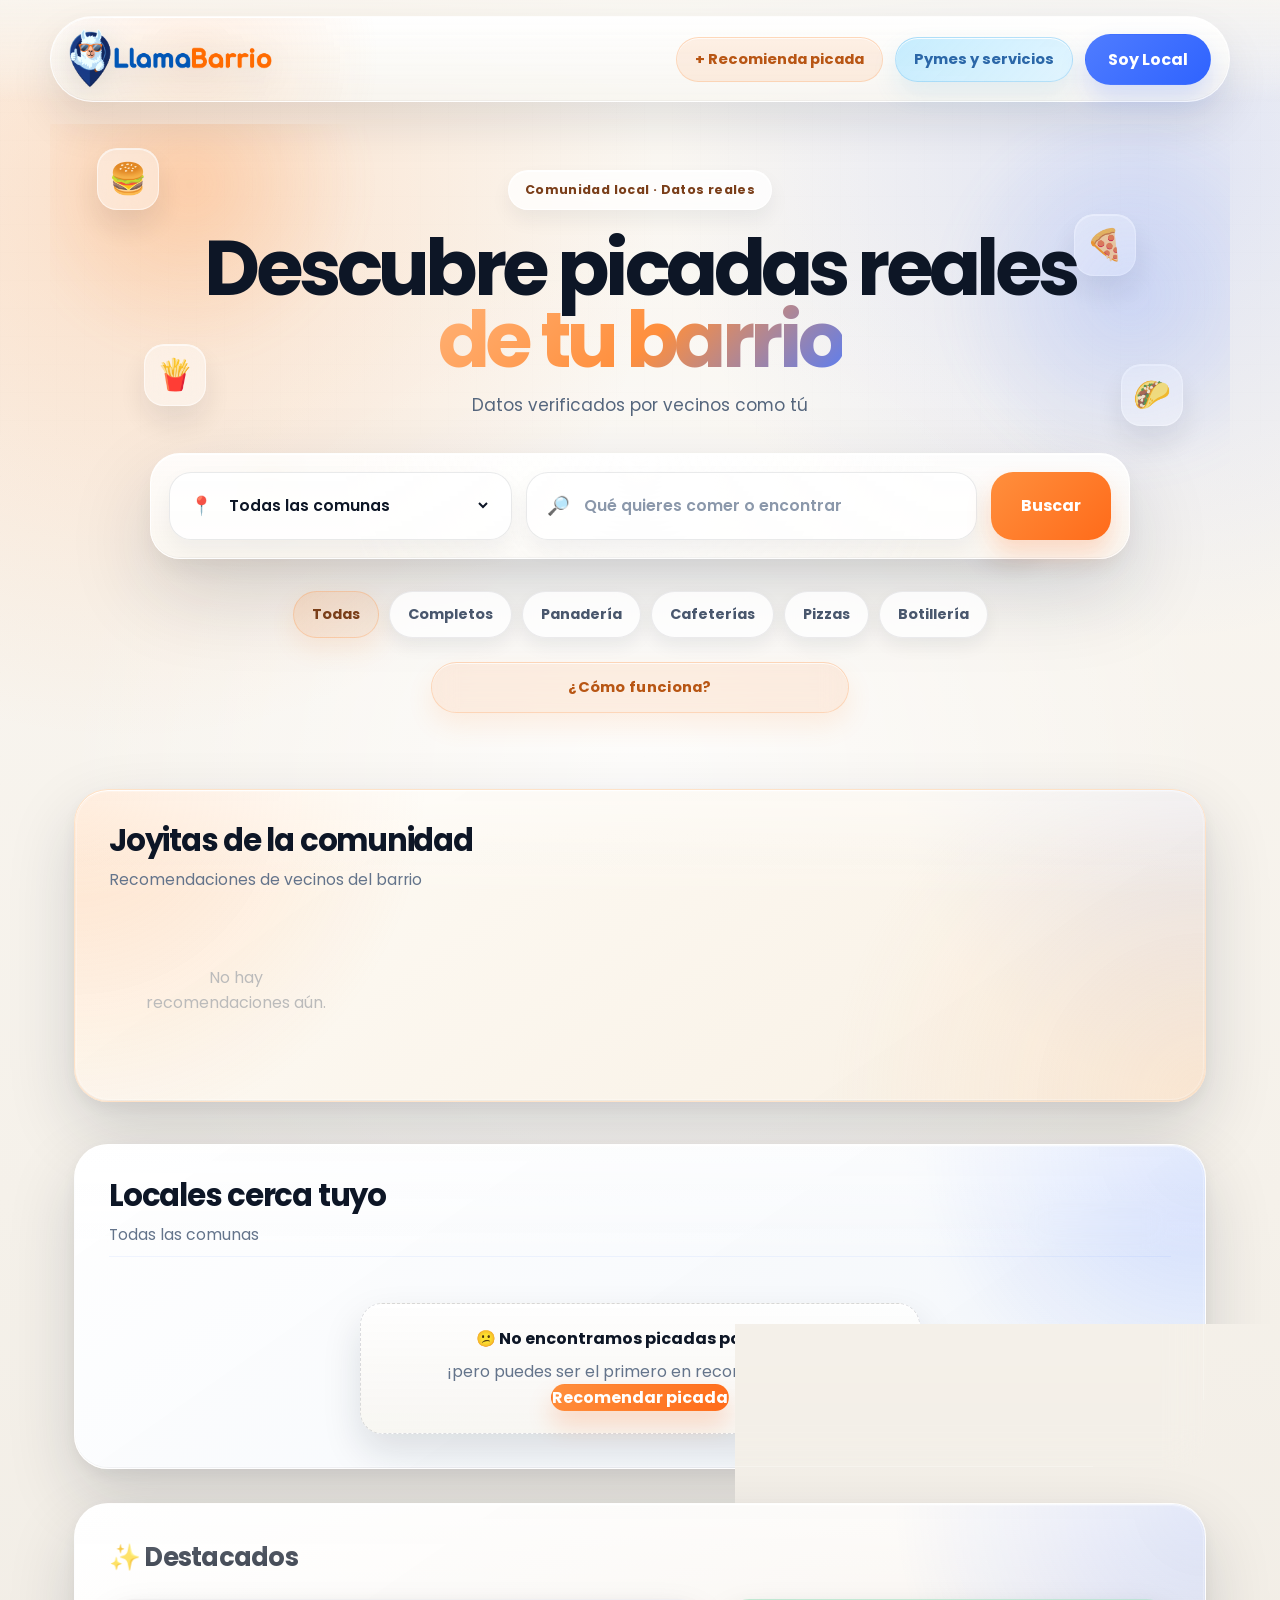
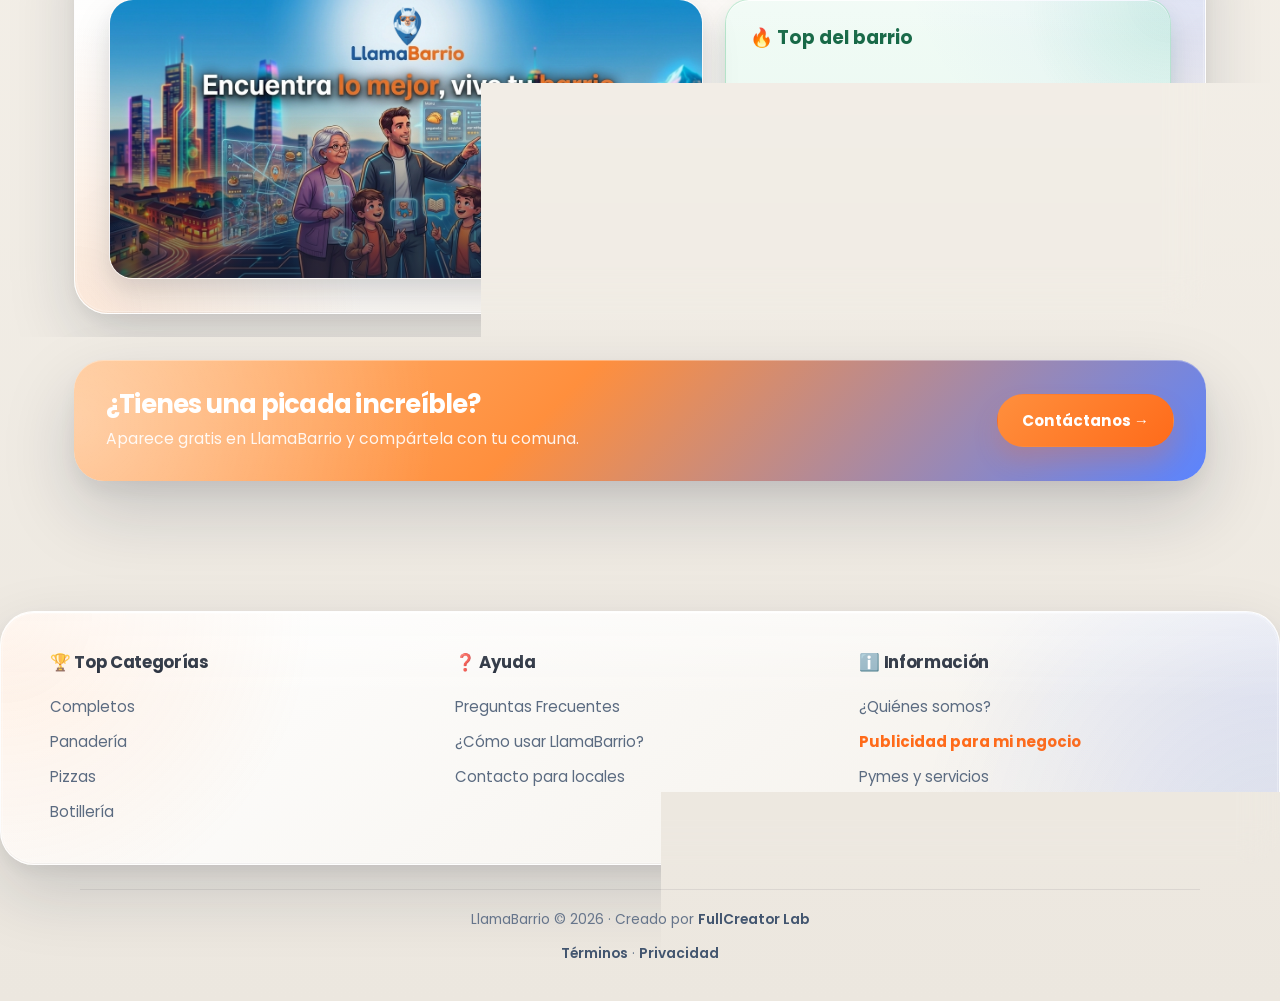
==== commit e10b1cbb: "Add files via upload" ====
--- a/index.html
+++ b/index.html
@@ -22,7 +22,8 @@
             </div>
             <div class="nav-right desktop-only">
                 <a href="#" class="btn-recomienda" data-form-modal="tally">+ Recomienda picada</a>
-                <a href="#" class="btn-negocio-blue" data-form-modal="business">Soy Negocio</a>
+                <a href="emprendimientos.html" class="btn-emprendimientos">Pymes y servicios</a>
+                <a href="#" class="btn-negocio-blue" data-form-modal="business">Soy Local</a>
             </div>
         </div>
     </nav>
@@ -110,6 +111,7 @@
             <button type="button" class="category-pill is-active" data-category="Todas">Todas</button>
             <button type="button" class="category-pill" data-category="Completos">Completos</button>
             <button type="button" class="category-pill" data-category="Panadería">Panadería</button>
+            <button type="button" class="category-pill" data-category="Cafeterías">Cafeterías</button>
             <button type="button" class="category-pill" data-category="Pizzas">Pizzas</button>
             <button type="button" class="category-pill" data-category="Botillería">Botillería</button>
         </div>
@@ -235,6 +237,7 @@
                 <ul>
                     <li><a href="javascript:void(0);" onclick="abrirQuienesSomos(); return false;">¿Quiénes somos?</a></li>
                     <li><a href="#" class="footer-ads-link" data-form-modal="business">Publicidad para mi negocio</a></li>
+                    <li><a href="emprendimientos.html">Pymes y servicios</a></li>
                 </ul>
             </div>
         </div>
@@ -390,7 +393,7 @@
                         <div class="step-number">1</div>
                         <div class="step-desc">
                             <strong>Busca tu barrio y categoría</strong>
-                            <p>Selecciona la comuna donde te encuentras y elige qué tipo de picada buscas: completos, panadería, pizzas, botillería o cualquier otra opción disponible.</p>
+                            <p>Selecciona la comuna donde te encuentras y elige qué tipo de dato buscas: completos, cafeterías, pizzas, botillería u otra opción disponible.</p>
                         </div>
                     </div>
                     <div class="info-step">
@@ -445,6 +448,10 @@
             <span class="mobile-nav-icon">🏪</span>
             <span class="mobile-nav-label">Soy Local</span>
         </a>
+        <a href="emprendimientos.html" class="mobile-nav-item">
+            <span class="mobile-nav-icon">🛍️</span>
+            <span class="mobile-nav-label">Pymes</span>
+        </a>
     </div>
 
     <script src="script.js"></script>
--- a/style.css
+++ b/style.css
@@ -174,6 +174,7 @@
 }
 
 .btn-recomienda,
+.btn-emprendimientos,
 .btn-negocio-blue,
 .btn-contact,
 .btn-empty-state {
@@ -191,6 +192,17 @@
     background: rgba(255, 143, 61, 0.12);
     border: 1px solid rgba(255, 143, 61, 0.24);
     box-shadow: inset 0 1px 0 rgba(255, 255, 255, 0.72);
+    font-size: 0.92rem;
+}
+
+.btn-emprendimientos {
+    padding: 11px 18px;
+    color: #2b67a8;
+    background: linear-gradient(135deg, rgba(186, 233, 255, 0.82), rgba(222, 244, 255, 0.9));
+    border: 1px solid rgba(108, 189, 236, 0.34);
+    box-shadow:
+        0 12px 24px rgba(88, 167, 215, 0.14),
+        inset 0 1px 0 rgba(255, 255, 255, 0.84);
     font-size: 0.92rem;
 }
 
@@ -482,6 +494,7 @@
 
 .hero-categories {
     margin-top: 18px;
+    padding-top: 14px;
     display: flex;
     justify-content: center;
     gap: 10px;
@@ -598,6 +611,39 @@
     font-size: 1.1rem;
     color: rgba(24, 33, 49, 0.34);
     font-weight: 700;
+}
+
+.category-pill-floreria {
+    position: relative;
+    background: linear-gradient(180deg, rgba(235, 251, 240, 0.98), rgba(218, 245, 226, 0.98));
+    border-color: rgba(82, 176, 111, 0.22);
+    color: #2f6b42;
+    box-shadow:
+        0 10px 20px rgba(82, 176, 111, 0.1),
+        inset 0 1px 0 rgba(255, 255, 255, 0.88);
+}
+
+.category-pill-floreria::before {
+    content: "Nuevo";
+    position: absolute;
+    top: -12px;
+    left: 50%;
+    transform: translateX(-50%);
+    padding: 2px 8px;
+    border-radius: 999px;
+    background: #4bb36c;
+    color: #fff;
+    font-size: 0.62rem;
+    font-weight: 800;
+    letter-spacing: 0.02em;
+    box-shadow: 0 6px 14px rgba(75, 179, 108, 0.24);
+}
+
+.category-pill-floreria.is-active {
+    background: linear-gradient(135deg, rgba(97, 196, 128, 0.24), rgba(97, 196, 128, 0.16));
+    border-color: rgba(82, 176, 111, 0.34);
+    color: #215734;
+    box-shadow: 0 12px 24px rgba(82, 176, 111, 0.16);
 }
 
 .section-title {
@@ -1823,6 +1869,11 @@
     color: #9f4d15;
 }
 
+.btn-emprendimientos:hover {
+    background: linear-gradient(135deg, rgba(173, 226, 252, 0.98), rgba(212, 240, 255, 1));
+    color: #1f568d;
+}
+
 .btn-ver:hover {
     background: linear-gradient(135deg, rgba(226, 239, 255, 1), rgba(204, 227, 255, 1));
     border-color: rgba(79, 124, 255, 0.28);
@@ -1993,6 +2044,7 @@
         justify-content: flex-start;
         overflow-x: auto;
         flex-wrap: nowrap;
+        padding-top: 18px;
         padding-bottom: 4px;
         scrollbar-width: none;
     }
@@ -2223,6 +2275,11 @@
     }
 
     .mobile-nav-item {
-        padding: 8px 6px;
-    }
-}
+        min-width: 0;
+        padding: 8px 4px;
+    }
+
+    .mobile-nav-label {
+        font-size: 0.62rem;
+    }
+}
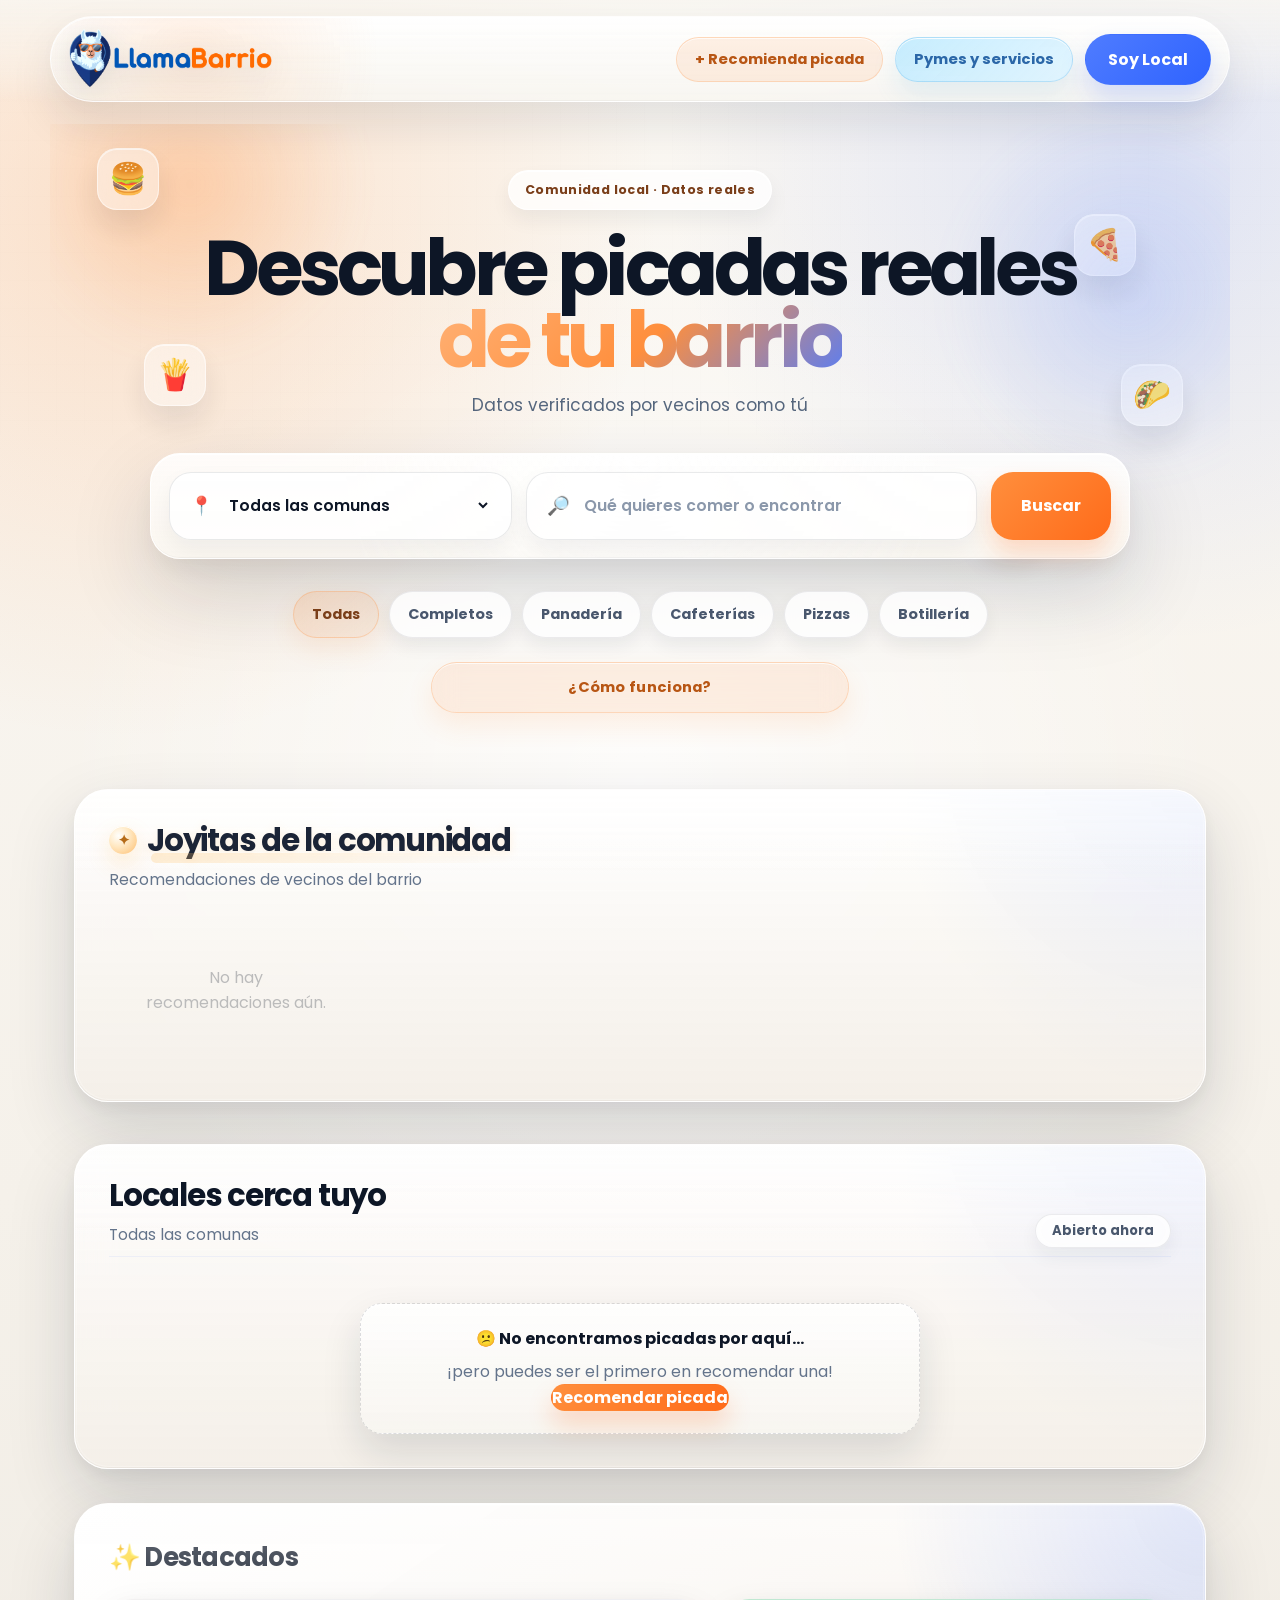
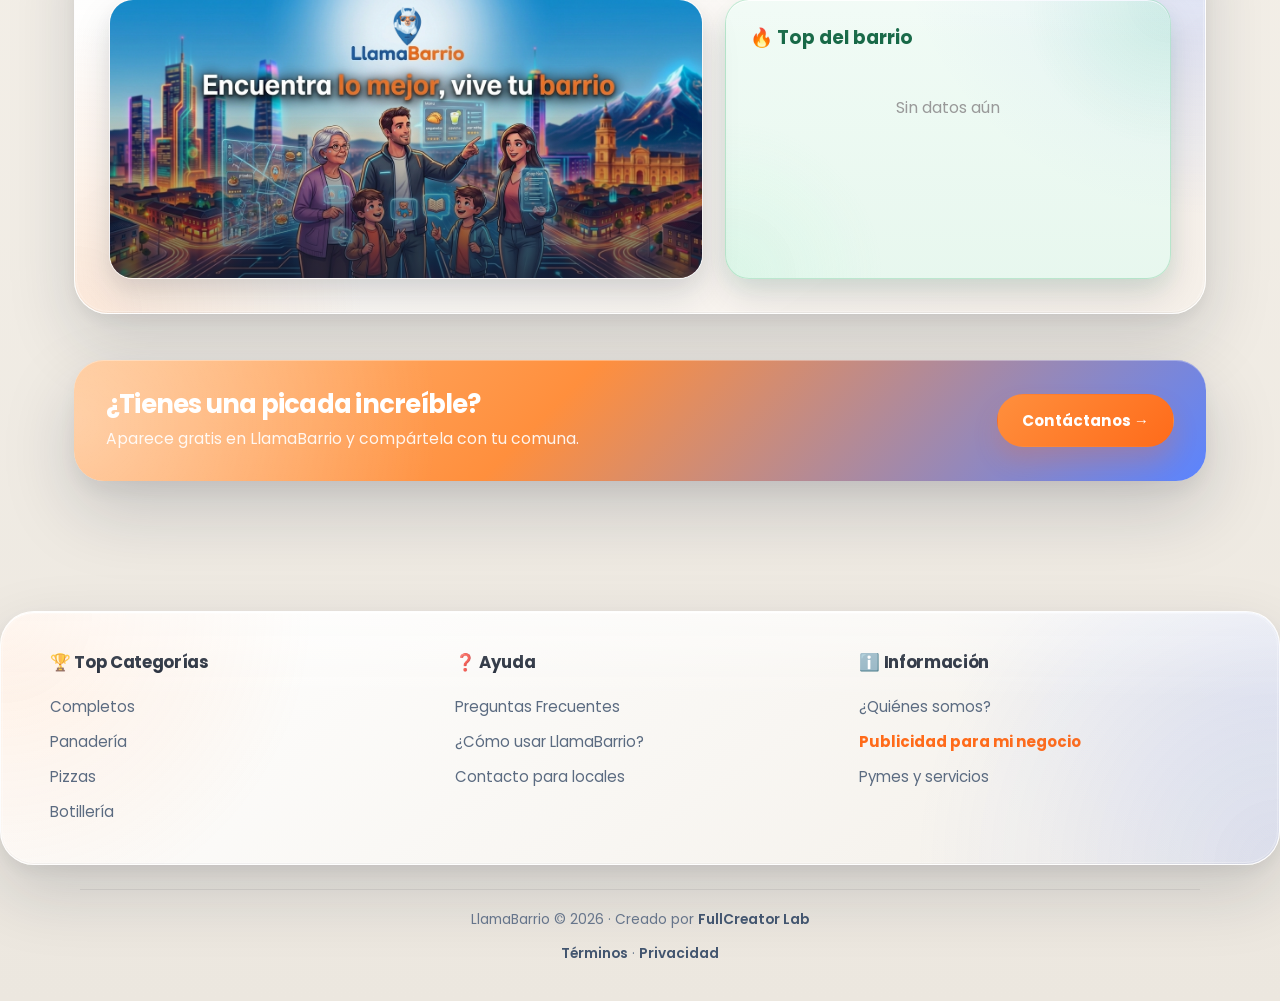
==== commit 936ae36b: "Add files via upload" ====
--- a/index.html
+++ b/index.html
@@ -285,29 +285,12 @@
             <button type="button" class="close-btn" onclick="cerrarBusinessFormulario()">&times;</button>
             <div class="business-form-content">
                 <h2>Publicitar mi local o negocio</h2>
-                <p class="business-form-subtitle">Si eres local o persona natural y quieres contactarte por publicidad, escríbenos aquí.</p>
-                <form action="https://formsubmit.co/salomon.creativo@gmail.com" method="POST" class="business-form-grid">
-                    <input type="hidden" name="_subject" value="Nuevo contacto comercial desde LlamaBarrio">
-                    <input type="hidden" name="_captcha" value="false">
-                    <input type="hidden" name="_template" value="table">
-                    <label class="business-field">
-                        <span>Nombre</span>
-                        <input type="text" name="Nombre" required>
-                    </label>
-                    <label class="business-field">
-                        <span>Correo</span>
-                        <input type="email" name="Correo" required>
-                    </label>
-                    <label class="business-field">
-                        <span>Teléfono</span>
-                        <input type="tel" name="Telefono" required>
-                    </label>
-                    <label class="business-field business-field-full">
-                        <span>Solicitud</span>
-                        <textarea name="Solicitud" rows="5" required></textarea>
-                    </label>
-                    <button type="submit" class="btn-contact business-submit">Enviar solicitud</button>
-                </form>
+                <p class="business-form-subtitle">Completa tu formulario dentro de la misma página para que llegue directamente al Sheet de locales.</p>
+                <iframe
+                    id="business-form-frame"
+                    src=""
+                    title="Formulario para locales"
+                    loading="lazy"></iframe>
             </div>
         </div>
     </div>
--- a/style.css
+++ b/style.css
@@ -1,4 +1,4 @@
-:root {
+﻿:root {
     --bg: #f3f1ec;
     --bg-soft: #faf7f2;
     --bg-muted: #ebe6de;
@@ -688,7 +688,7 @@
     overflow: hidden;
 }
 
-.community-section {
+    scroll-margin-top: 90px;
     background:
         radial-gradient(circle at top left, rgba(255, 143, 61, 0.24), transparent 30%),
         radial-gradient(circle at bottom right, rgba(255, 208, 168, 0.3), transparent 32%),
@@ -740,18 +740,19 @@
     opacity: 0.7;
 }
 
-.community-section {
+    scroll-margin-top: 90px;
     padding: 34px;
 }
 
-.community-grid {
-    display: grid;
-    grid-template-columns: repeat(4, minmax(0, 1fr));
-    gap: 16px;
-    margin-top: 24px;
-    padding-bottom: 4px;
-    scroll-behavior: smooth;
-}
+
+
+.community-grid > .comm-card,
+.community-grid > .ui-skeleton {
+    width: 250px;
+    max-width: 250px;
+    min-width: 250px;
+}
+
 
 .community-grid::-webkit-scrollbar,
 .locals-grid::-webkit-scrollbar {
@@ -1643,6 +1644,18 @@
 
 .business-form-content {
     padding: 30px 28px 28px;
+}
+
+.business-form-content iframe {
+    width: 100%;
+    height: min(72vh, 760px);
+    margin-top: 18px;
+    border: 0;
+    border-radius: 18px;
+    background: rgba(255, 255, 255, 0.92);
+    box-shadow:
+        inset 0 1px 0 rgba(255, 255, 255, 0.96),
+        0 8px 18px rgba(18, 29, 49, 0.06);
 }
 
 .business-form-content h2 {
@@ -2041,7 +2054,7 @@
     }
 
     .hero-categories {
-        justify-content: flex-start;
+        justify-content: center;
         overflow-x: auto;
         flex-wrap: nowrap;
         padding-top: 18px;
@@ -2057,16 +2070,15 @@
         display: block;
     }
 
-    .community-grid {
-        display: flex;
-        flex-direction: row;
-        gap: 14px;
-        overflow-x: auto;
-        overflow-y: hidden;
-        -webkit-overflow-scrolling: touch;
-        padding-bottom: 10px;
-        scroll-behavior: smooth;
-    }
+    
+
+.community-grid > .comm-card,
+.community-grid > .ui-skeleton {
+    width: 250px;
+    max-width: 250px;
+    min-width: 250px;
+}
+
 
     .comm-card,
     .ui-skeleton {
@@ -2191,6 +2203,12 @@
 
     .business-form-content {
         padding: 22px 18px 18px;
+    }
+
+    .business-form-content iframe {
+        height: min(68vh, 620px);
+        margin-top: 14px;
+        border-radius: 16px;
     }
 
     .business-form-grid {
@@ -2283,3 +2301,303 @@
         font-size: 0.62rem;
     }
 }
+
+
+
+
+/* Joyitas layout hard-fix */
+@media (min-width: 821px) {
+    .community-grid {
+        display: flex !important;
+        flex-wrap: wrap;
+        justify-content: center;
+        align-items: stretch;
+        gap: 16px;
+    }
+
+    .community-grid > .comm-card,
+    .community-grid > .ui-skeleton {
+        flex: 0 0 250px;
+        width: 250px !important;
+        min-width: 250px !important;
+        max-width: 250px !important;
+    }
+}
+
+@media (max-width: 820px) {
+    .community-grid > .comm-card,
+    .community-grid > .ui-skeleton {
+        flex: 0 0 184px;
+        width: 184px !important;
+        min-width: 184px !important;
+        max-width: 184px !important;
+    }
+}
+
+@media (max-width: 640px) {
+    .community-grid > .comm-card,
+    .community-grid > .ui-skeleton {
+        flex: 0 0 166px;
+        width: 166px !important;
+        min-width: 166px !important;
+        max-width: 166px !important;
+    }
+}
+
+
+/* Joyitas desktop restore */
+@media (min-width: 821px) {
+    .community-grid {
+        display: flex !important;
+        flex-wrap: wrap;
+        justify-content: flex-start !important;
+        align-items: flex-start;
+        gap: 16px;
+        margin-top: 24px;
+        padding-bottom: 4px;
+    }
+
+    .community-grid > .comm-card,
+    .community-grid > .ui-skeleton {
+        flex: 0 0 250px;
+        width: 250px !important;
+        min-width: 250px !important;
+        max-width: 250px !important;
+    }
+}
+
+/* Joyitas restore from old layout */
+.community-section {
+    padding: 34px !important;
+}
+
+.community-grid {
+    display: grid !important;
+    grid-template-columns: repeat(4, minmax(0, 1fr)) !important;
+    gap: 16px !important;
+    margin-top: 24px !important;
+    padding-bottom: 4px !important;
+    justify-content: initial !important;
+    align-items: stretch !important;
+}
+
+.community-grid > .comm-card,
+.community-grid > .ui-skeleton {
+    width: auto !important;
+    min-width: 0 !important;
+    max-width: none !important;
+    justify-self: stretch !important;
+    align-self: stretch !important;
+    flex: initial !important;
+}
+
+.comm-card {
+    display: flex !important;
+    flex-direction: column !important;
+    min-height: 338px !important;
+}
+
+.comm-img-box {
+    height: 192px !important;
+}
+
+.comm-info {
+    padding: 16px 16px 18px !important;
+    display: flex !important;
+    flex-direction: column !important;
+    gap: 8px !important;
+    flex: 1 !important;
+}
+
+@media (max-width: 980px) {
+    .community-grid,
+    .locals-grid {
+        grid-template-columns: repeat(2, minmax(0, 1fr)) !important;
+    }
+}
+
+@media (max-width: 820px) {
+    .community-section {
+        padding: 22px 18px !important;
+    }
+
+    .community-grid {
+        display: flex !important;
+        flex-direction: row !important;
+        gap: 14px !important;
+        overflow-x: auto !important;
+        overflow-y: hidden !important;
+        -webkit-overflow-scrolling: touch !important;
+        padding-bottom: 10px !important;
+        scroll-behavior: smooth !important;
+    }
+
+    .community-grid > .comm-card,
+    .community-grid > .ui-skeleton,
+    .comm-card,
+    .ui-skeleton {
+        width: 184px !important;
+        min-width: 184px !important;
+        max-width: 184px !important;
+        min-height: 304px !important;
+        flex-shrink: 0 !important;
+    }
+
+    .comm-img-box {
+        height: 156px !important;
+    }
+}
+
+@media (max-width: 640px) {
+    .community-section {
+        padding: 20px 14px !important;
+    }
+
+    .community-grid > .comm-card,
+    .community-grid > .ui-skeleton,
+    .comm-card,
+    .ui-skeleton {
+        width: 166px !important;
+        min-width: 166px !important;
+        max-width: 166px !important;
+        min-height: 288px !important;
+    }
+
+    .comm-info {
+        padding: 14px !important;
+    }
+}
+
+/* Ofertas de hoy mobile refinement */
+@media (max-width: 820px) {
+    .offers-section {
+        padding: 12px 14px !important;
+        border-radius: 20px !important;
+    }
+
+    .offers-heading {
+        margin-bottom: 8px !important;
+    }
+
+    .offers-section .sub-small {
+        font-size: 0.78rem !important;
+        line-height: 1.35 !important;
+    }
+
+    .offers-feed {
+        flex-wrap: nowrap !important;
+        overflow-x: auto !important;
+        overflow-y: hidden !important;
+        -webkit-overflow-scrolling: touch !important;
+        gap: 8px !important;
+        padding-bottom: 4px !important;
+        scroll-snap-type: x proximity;
+    }
+
+    .offer-item {
+        flex: 0 0 220px;
+        min-width: 220px !important;
+        max-width: 220px !important;
+        padding: 10px 12px !important;
+        scroll-snap-align: start;
+    }
+}
+
+@media (max-width: 640px) {
+    .offers-section {
+        padding: 10px 12px !important;
+        border-radius: 18px !important;
+    }
+
+    .offers-heading {
+        margin-bottom: 6px !important;
+    }
+
+    .offer-item {
+        flex: 0 0 208px;
+        min-width: 208px !important;
+        max-width: 208px !important;
+        padding: 9px 11px !important;
+    }
+}
+
+
+@media (min-width: 821px) {
+    .food-5 {
+        display: none !important;
+    }
+}
+
+
+/* Joyitas title emphasis */
+.community-section .section-title {
+    position: relative;
+    display: inline-flex;
+    align-items: center;
+    gap: 10px;
+    color: #1b2436;
+    text-shadow: 0 2px 10px rgba(255, 196, 120, 0.22);
+}
+
+.community-section .section-title::before {
+    content: "✦";
+    display: inline-flex;
+    align-items: center;
+    justify-content: center;
+    width: 28px;
+    height: 28px;
+    border-radius: 999px;
+    background: radial-gradient(circle at 35% 35%, rgba(255,255,255,0.98), rgba(255,232,194,0.96) 42%, rgba(255,183,94,0.9) 100%);
+    color: #b56b18;
+    font-size: 0.88rem;
+    box-shadow:
+        0 10px 22px rgba(255, 177, 73, 0.22),
+        inset 0 1px 0 rgba(255,255,255,0.96);
+}
+
+.community-section .section-title::after {
+    content: "";
+    position: absolute;
+    left: 42px;
+    right: 0;
+    bottom: -6px;
+    height: 10px;
+    border-radius: 999px;
+    background: linear-gradient(90deg, rgba(255, 191, 102, 0.26), rgba(255, 191, 102, 0));
+    pointer-events: none;
+}
+
+@media (max-width: 640px) {
+    .community-section .section-title::before {
+        width: 24px;
+        height: 24px;
+        font-size: 0.78rem;
+    }
+
+    .community-section .section-title::after {
+        left: 36px;
+        bottom: -4px;
+        height: 8px;
+    }
+}
+
+/* Open now filter sizing */
+#open-now-filter {
+    padding: 9px 16px !important;
+    font-size: 0.82rem !important;
+    line-height: 1.1;
+}
+
+@media (max-width: 820px) {
+    #open-now-filter {
+        padding: 8px 14px !important;
+        font-size: 0.78rem !important;
+    }
+}
+
+@media (max-width: 640px) {
+    #open-now-filter {
+        padding: 7px 12px !important;
+        font-size: 0.74rem !important;
+    }
+}
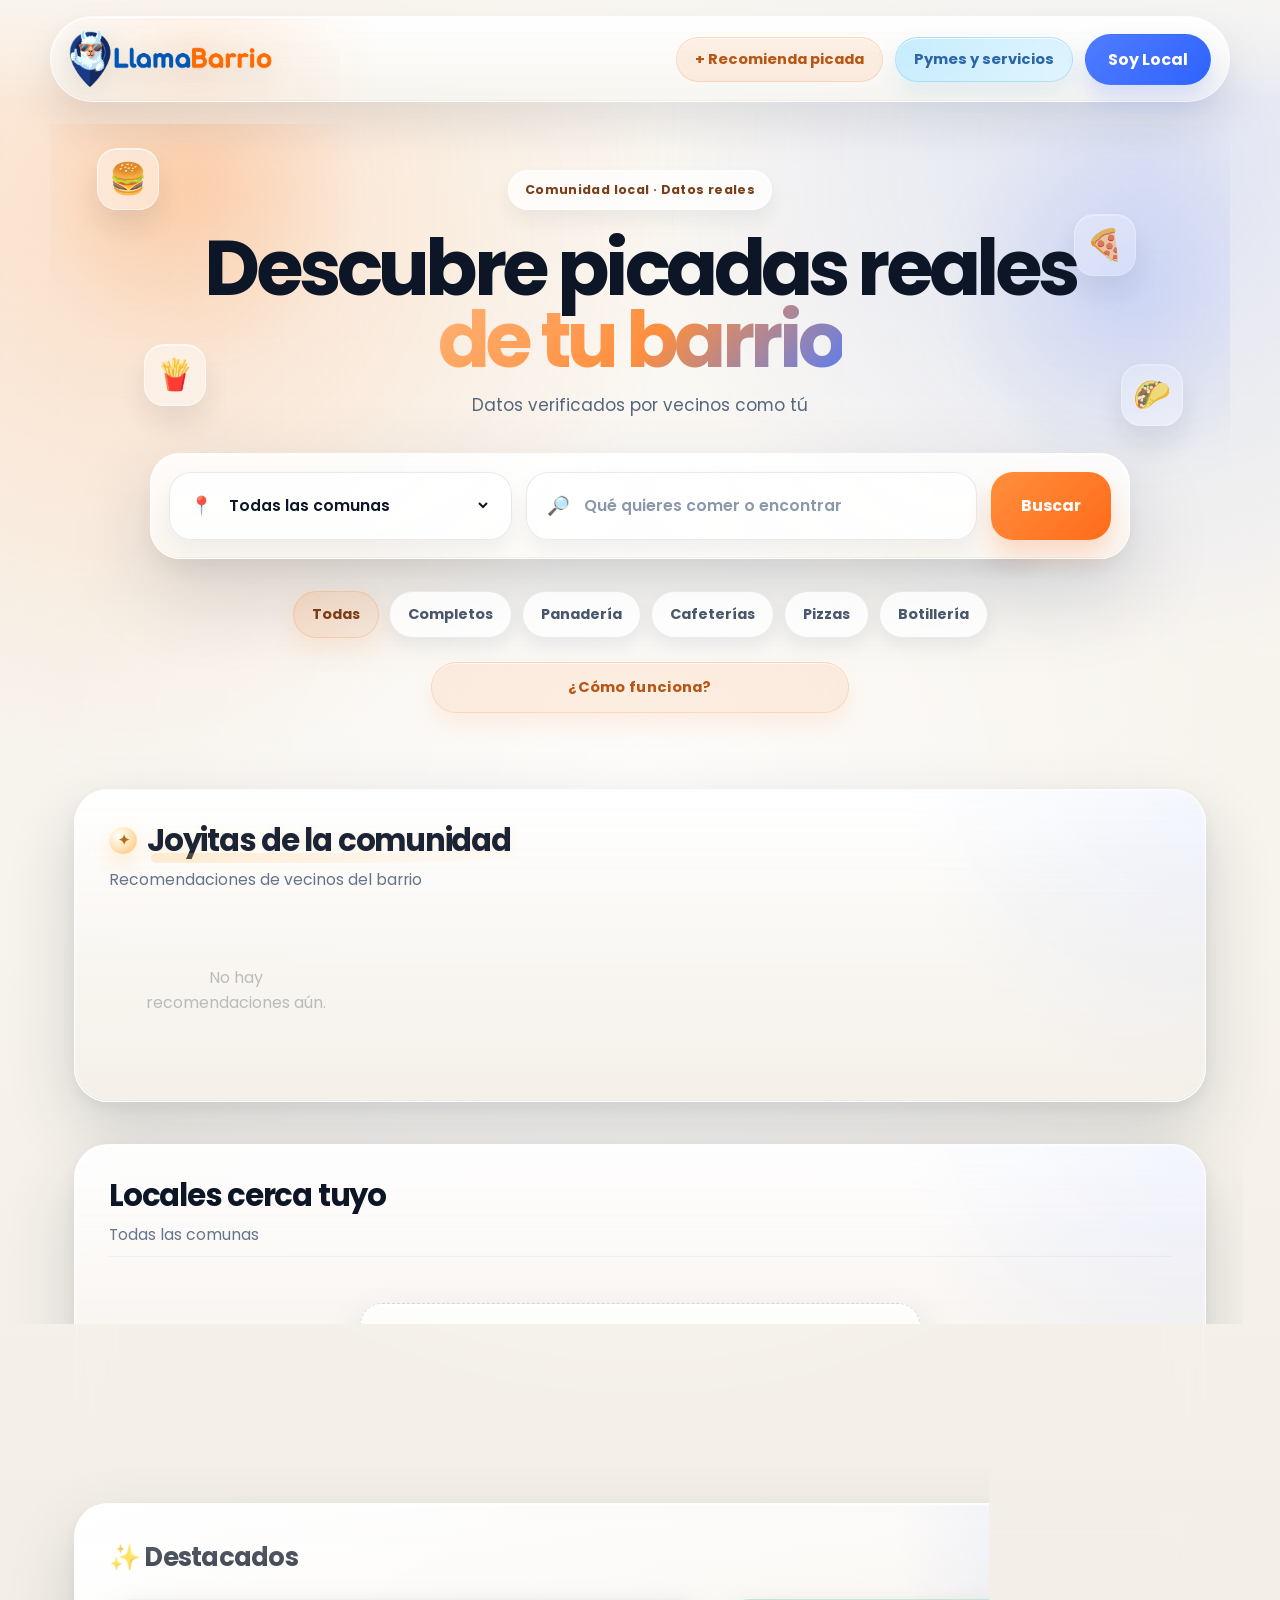
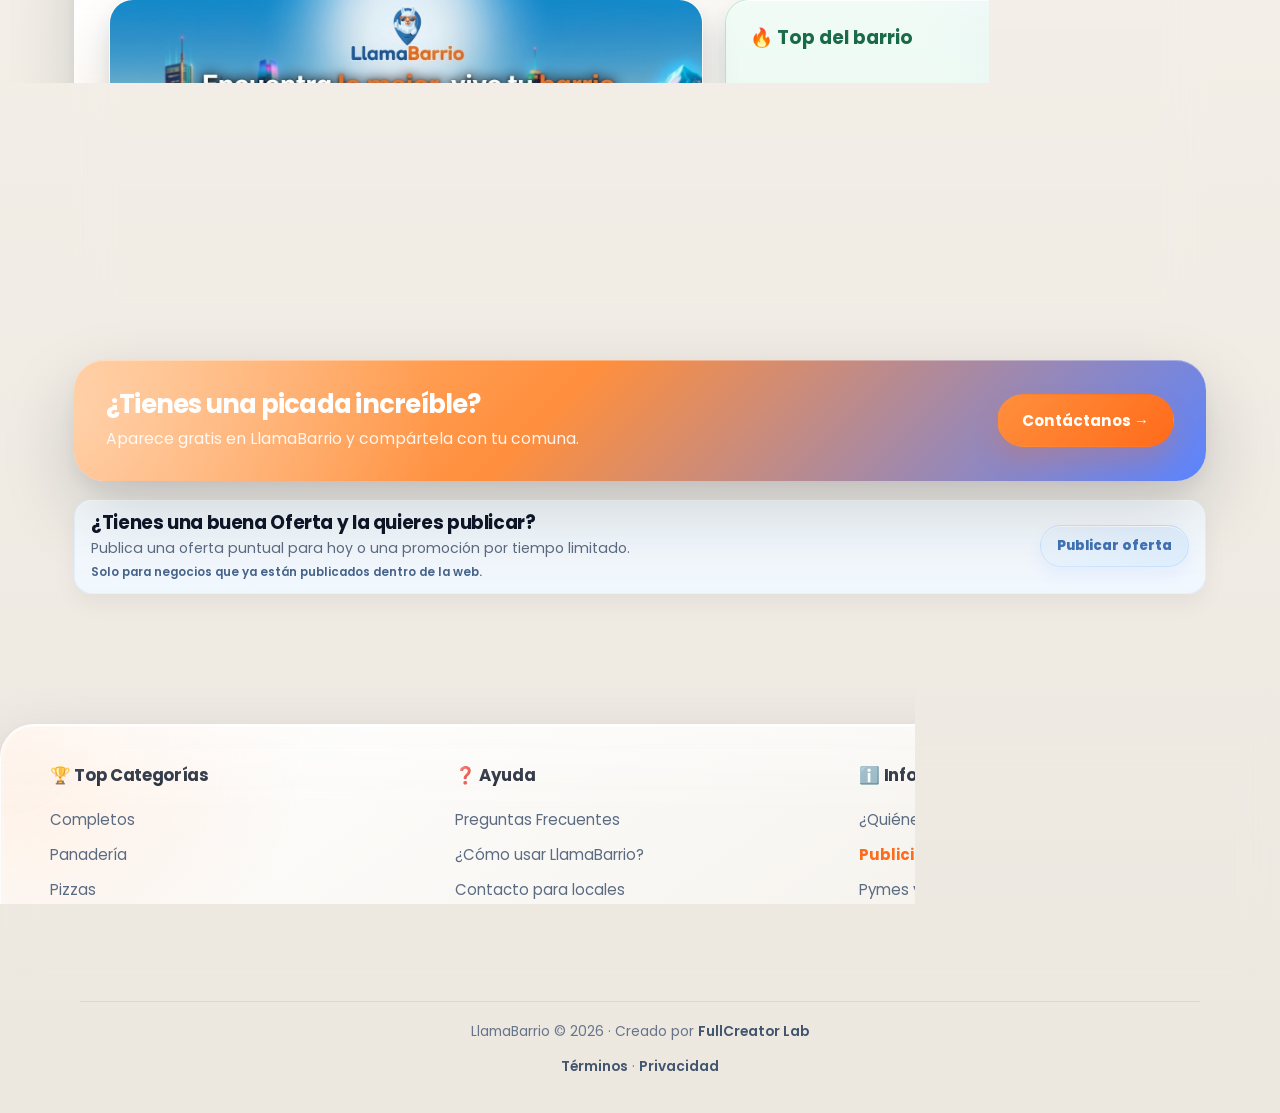
==== commit 99db8a1f: "Add files via upload" ====
--- a/index.html
+++ b/index.html
@@ -205,6 +205,15 @@
             </div>
             <a href="#" class="btn-contact" data-form-modal="tally">Contáctanos →</a>
         </section>
+
+        <section class="offer-cta-strip" aria-label="Publicar oferta">
+            <div class="offer-cta-copy">
+                <strong>¿Tienes una buena Oferta y la quieres publicar?</strong>
+                <span>Publica una oferta puntual para hoy o una promoción por tiempo limitado.</span>
+                <small>Solo para negocios que ya están publicados dentro de la web.</small>
+            </div>
+            <button type="button" class="offer-cta-button" data-form-modal="offer">Publicar oferta</button>
+        </section>
     </main>
 
     <!-- FOOTER EXTENDIDO (3 COLUMNAS) -->
@@ -286,11 +295,62 @@
             <div class="business-form-content">
                 <h2>Publicitar mi local o negocio</h2>
                 <p class="business-form-subtitle">Completa tu formulario dentro de la misma página para que llegue directamente al Sheet de locales.</p>
+                <p class="business-form-subtitle">Importante: para publicar ofertas primero debes estar publicado como local dentro de LlamaBarrio.</p>
                 <iframe
                     id="business-form-frame"
                     src=""
                     title="Formulario para locales"
                     loading="lazy"></iframe>
+            </div>
+        </div>
+    </div>
+
+    <div id="offer-form-modal" class="modal-overlay">
+        <div class="offer-form-card">
+            <button type="button" class="close-btn" onclick="cerrarOfertaFormulario()">&times;</button>
+            <div class="offer-form-content">
+                <h2>Publicar oferta</h2>
+                <p class="offer-form-subtitle">Envíanos una promoción puntual y la revisamos antes de publicarla en LlamaBarrio.</p>
+                <p class="offer-form-note">Importante: este formulario es solo para locales que ya están publicados dentro de la web.</p>
+                <form class="offer-form" action="https://formsubmit.co/salomon.creativo@gmail.com" method="POST">
+                    <input type="hidden" name="_subject" value="Nueva oferta enviada desde LlamaBarrio">
+                    <input type="hidden" name="_captcha" value="false">
+                    <input type="hidden" name="_template" value="table">
+
+                    <label>
+                        <span>Nombre local</span>
+                        <input type="text" name="Nombre local" required>
+                    </label>
+
+                    <label>
+                        <span>Comuna</span>
+                        <input type="text" name="Comuna" required>
+                    </label>
+
+                    <label>
+                        <span>Oferta o promoción</span>
+                        <textarea name="Oferta o promocion" rows="4" required></textarea>
+                    </label>
+
+                    <div class="offer-form-row">
+                        <label>
+                            <span>Válida desde</span>
+                            <input type="date" name="Valida desde" required>
+                        </label>
+
+                        <label>
+                            <span>Hasta</span>
+                            <input type="date" name="Hasta" required>
+                        </label>
+                    </div>
+
+                    <label>
+                        <span>Contacto</span>
+                        <input type="text" name="Contacto" required>
+                    </label>
+
+                    <button type="submit" class="offer-submit-btn">Enviar oferta</button>
+                </form>
             </div>
         </div>
     </div>
--- a/style.css
+++ b/style.css
@@ -2600,4 +2600,211 @@
         padding: 7px 12px !important;
         font-size: 0.74rem !important;
     }
-}
+}
+
+/* Offer CTA strip */
+.offer-cta-strip {
+    max-width: var(--container);
+    margin: 18px auto 0;
+    padding: 12px 16px;
+    display: flex;
+    align-items: center;
+    justify-content: space-between;
+    gap: 14px;
+    border-radius: 18px;
+    border: 1px solid rgba(131, 184, 255, 0.14);
+    background:
+        linear-gradient(180deg, rgba(248, 252, 255, 0.92), rgba(239, 247, 255, 0.96));
+    box-shadow:
+        0 10px 22px rgba(18, 29, 49, 0.05),
+        inset 0 1px 0 rgba(255, 255, 255, 0.94);
+}
+
+.offer-cta-copy {
+    display: flex;
+    flex-direction: column;
+    gap: 4px;
+    min-width: 0;
+}
+
+.offer-cta-copy strong {
+    color: var(--text-strong);
+    font-size: clamp(1rem, 1.45vw, 1.18rem);
+    line-height: 1.2;
+    letter-spacing: -0.02em;
+}
+
+.offer-cta-copy span {
+    color: #5c6c82;
+    font-size: 0.88rem;
+    line-height: 1.5;
+}
+
+.offer-cta-copy small {
+    color: #47658b;
+    font-size: 0.74rem;
+    line-height: 1.45;
+    font-weight: 600;
+}
+
+.offer-cta-button {
+    flex: 0 0 auto;
+    padding: 10px 16px;
+    border: 1px solid rgba(113, 175, 255, 0.22);
+    border-radius: 999px;
+    background: linear-gradient(135deg, rgba(237, 246, 255, 0.98), rgba(223, 239, 255, 0.98));
+    color: #4174b5;
+    font-size: 0.84rem;
+    font-weight: 800;
+    cursor: pointer;
+    box-shadow:
+        inset 0 1px 0 rgba(255, 255, 255, 0.92),
+        0 8px 16px rgba(79, 124, 255, 0.08);
+    transition: transform 180ms ease, box-shadow 180ms ease, border-color 180ms ease, background 180ms ease;
+}
+
+.offer-cta-button:hover {
+    transform: translateY(-1px);
+    border-color: rgba(79, 124, 255, 0.28);
+    background: linear-gradient(135deg, rgba(229, 242, 255, 0.98), rgba(209, 231, 255, 0.98));
+    box-shadow:
+        inset 0 1px 0 rgba(255, 255, 255, 0.94),
+        0 10px 18px rgba(79, 124, 255, 0.1);
+}
+
+.offer-form-card {
+    width: min(92%, 620px);
+    max-height: 86vh;
+    overflow-y: auto;
+    position: relative;
+    border-radius: 28px;
+    border: 1px solid rgba(255, 255, 255, 0.86);
+    background: linear-gradient(180deg, rgba(255, 255, 255, 0.98), rgba(248, 246, 241, 0.98));
+    box-shadow:
+        0 40px 92px rgba(18, 29, 49, 0.2),
+        0 12px 26px rgba(18, 29, 49, 0.06),
+        inset 0 1px 0 rgba(255, 255, 255, 0.95);
+}
+
+.offer-form-content {
+    padding: 26px;
+}
+
+.offer-form-content h2 {
+    margin: 4px 0 10px;
+    font-size: 1.65rem;
+    color: var(--text-strong);
+    letter-spacing: -0.03em;
+}
+
+.offer-form-subtitle,
+.offer-form-note {
+    margin: 0;
+    line-height: 1.65;
+}
+
+.offer-form-subtitle {
+    color: #5c6c82;
+}
+
+.offer-form-note {
+    margin-top: 8px;
+    color: #b1601c;
+    font-size: 0.9rem;
+    font-weight: 600;
+}
+
+.offer-form {
+    margin-top: 20px;
+    display: grid;
+    gap: 14px;
+}
+
+.offer-form label {
+    display: grid;
+    gap: 8px;
+}
+
+.offer-form label span {
+    color: var(--text-strong);
+    font-size: 0.9rem;
+    font-weight: 700;
+}
+
+.offer-form input,
+.offer-form textarea {
+    width: 100%;
+    border: 1px solid rgba(15, 23, 42, 0.1);
+    border-radius: 16px;
+    padding: 13px 14px;
+    background: rgba(255, 255, 255, 0.94);
+    color: var(--text-strong);
+    font: inherit;
+    box-sizing: border-box;
+}
+
+.offer-form textarea {
+    min-height: 110px;
+    resize: vertical;
+}
+
+.offer-form input:focus,
+.offer-form textarea:focus {
+    outline: none;
+    border-color: rgba(255, 107, 26, 0.3);
+    box-shadow: 0 0 0 4px rgba(255, 143, 61, 0.1);
+}
+
+.offer-form-row {
+    display: grid;
+    grid-template-columns: repeat(2, minmax(0, 1fr));
+    gap: 12px;
+}
+
+.offer-submit-btn {
+    margin-top: 6px;
+    padding: 14px 18px;
+    border: 0;
+    border-radius: 999px;
+    background: linear-gradient(135deg, var(--accent) 0%, var(--accent-strong) 100%);
+    color: #fff;
+    font-size: 0.96rem;
+    font-weight: 800;
+    cursor: pointer;
+    box-shadow: 0 14px 24px rgba(255, 107, 26, 0.22);
+}
+
+@media (max-width: 760px) {
+    .offer-cta-strip {
+        margin-top: 14px;
+        padding: 0;
+        display: block;
+        background: transparent;
+        border: 0;
+        box-shadow: none;
+    }
+
+    .offer-cta-copy {
+        display: none;
+    }
+
+    .offer-cta-button {
+        width: 100%;
+        display: inline-flex;
+        justify-content: center;
+        padding: 11px 16px;
+        font-size: 0.8rem;
+    }
+
+    .offer-form-card {
+        width: min(96%, 100%);
+    }
+
+    .offer-form-content {
+        padding: 20px 18px;
+    }
+
+    .offer-form-row {
+        grid-template-columns: 1fr;
+    }
+}
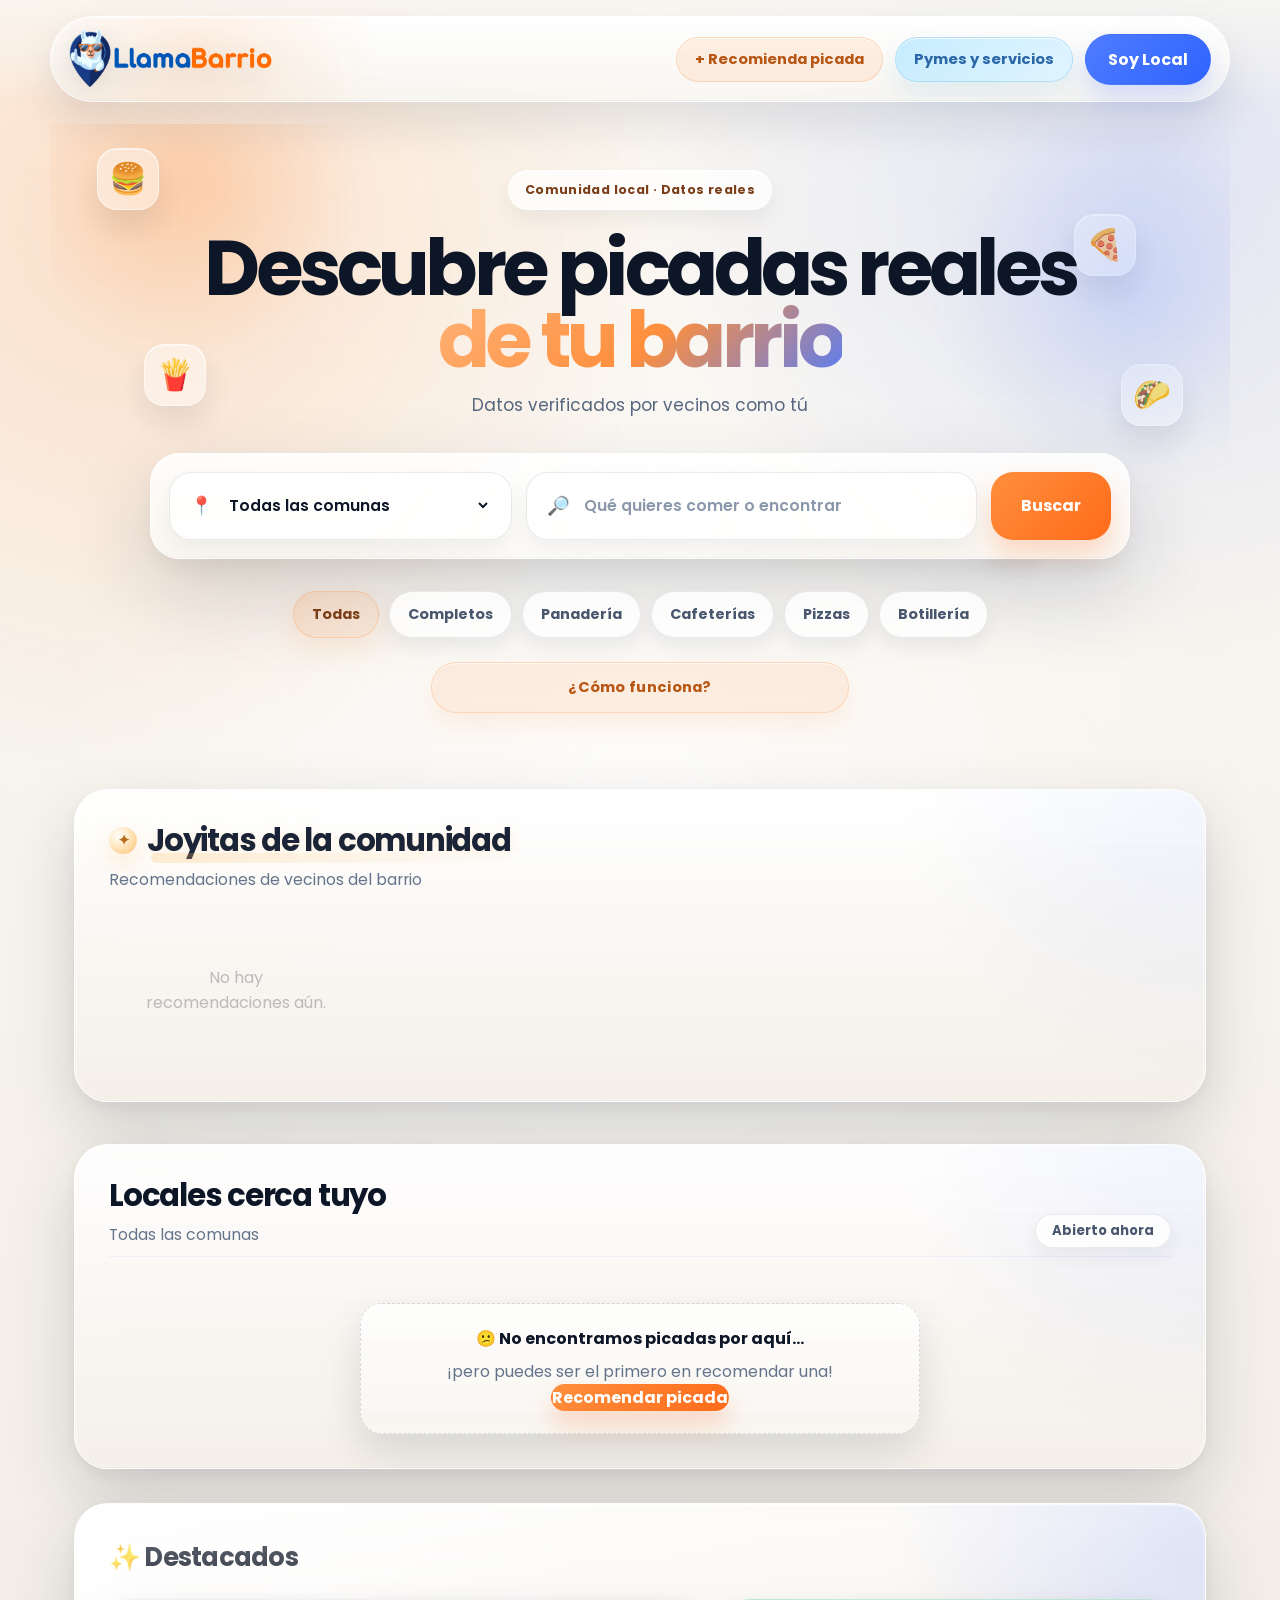
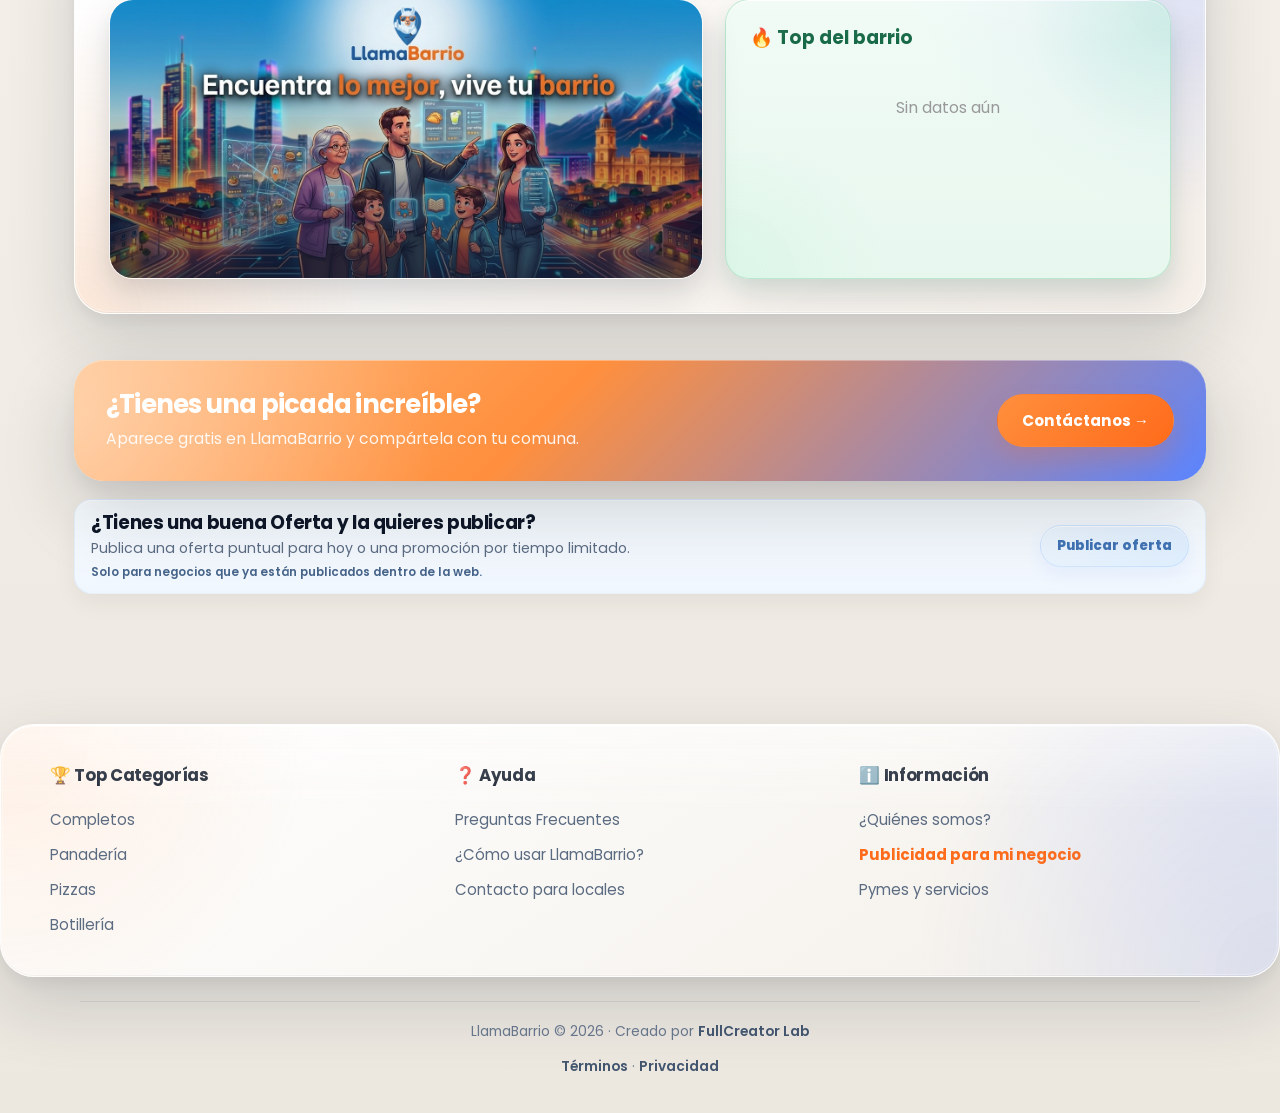
==== commit fac036d1: "Add files via upload" ====
--- a/index.html
+++ b/index.html
@@ -4,6 +4,8 @@
     <meta charset="UTF-8">
     <meta name="viewport" content="width=device-width, initial-scale=1.0">
     <title>LlamaBarrio - Tu comunidad conectada</title>
+    <meta name="description" content="Descubre picadas, locales, ofertas y recomendaciones reales de tu comuna en LlamaBarrio. Datos verificados por vecinos como tú.">
+    <link rel="canonical" href="https://llamabarrio.cl/">
     <link href="https://fonts.googleapis.com/css2?family=Poppins:wght@400;500;600;700;800&display=swap" rel="stylesheet">
     <link rel="stylesheet" href="style.css">
     <link rel="icon" type="image/png" href="images/favicon.png">
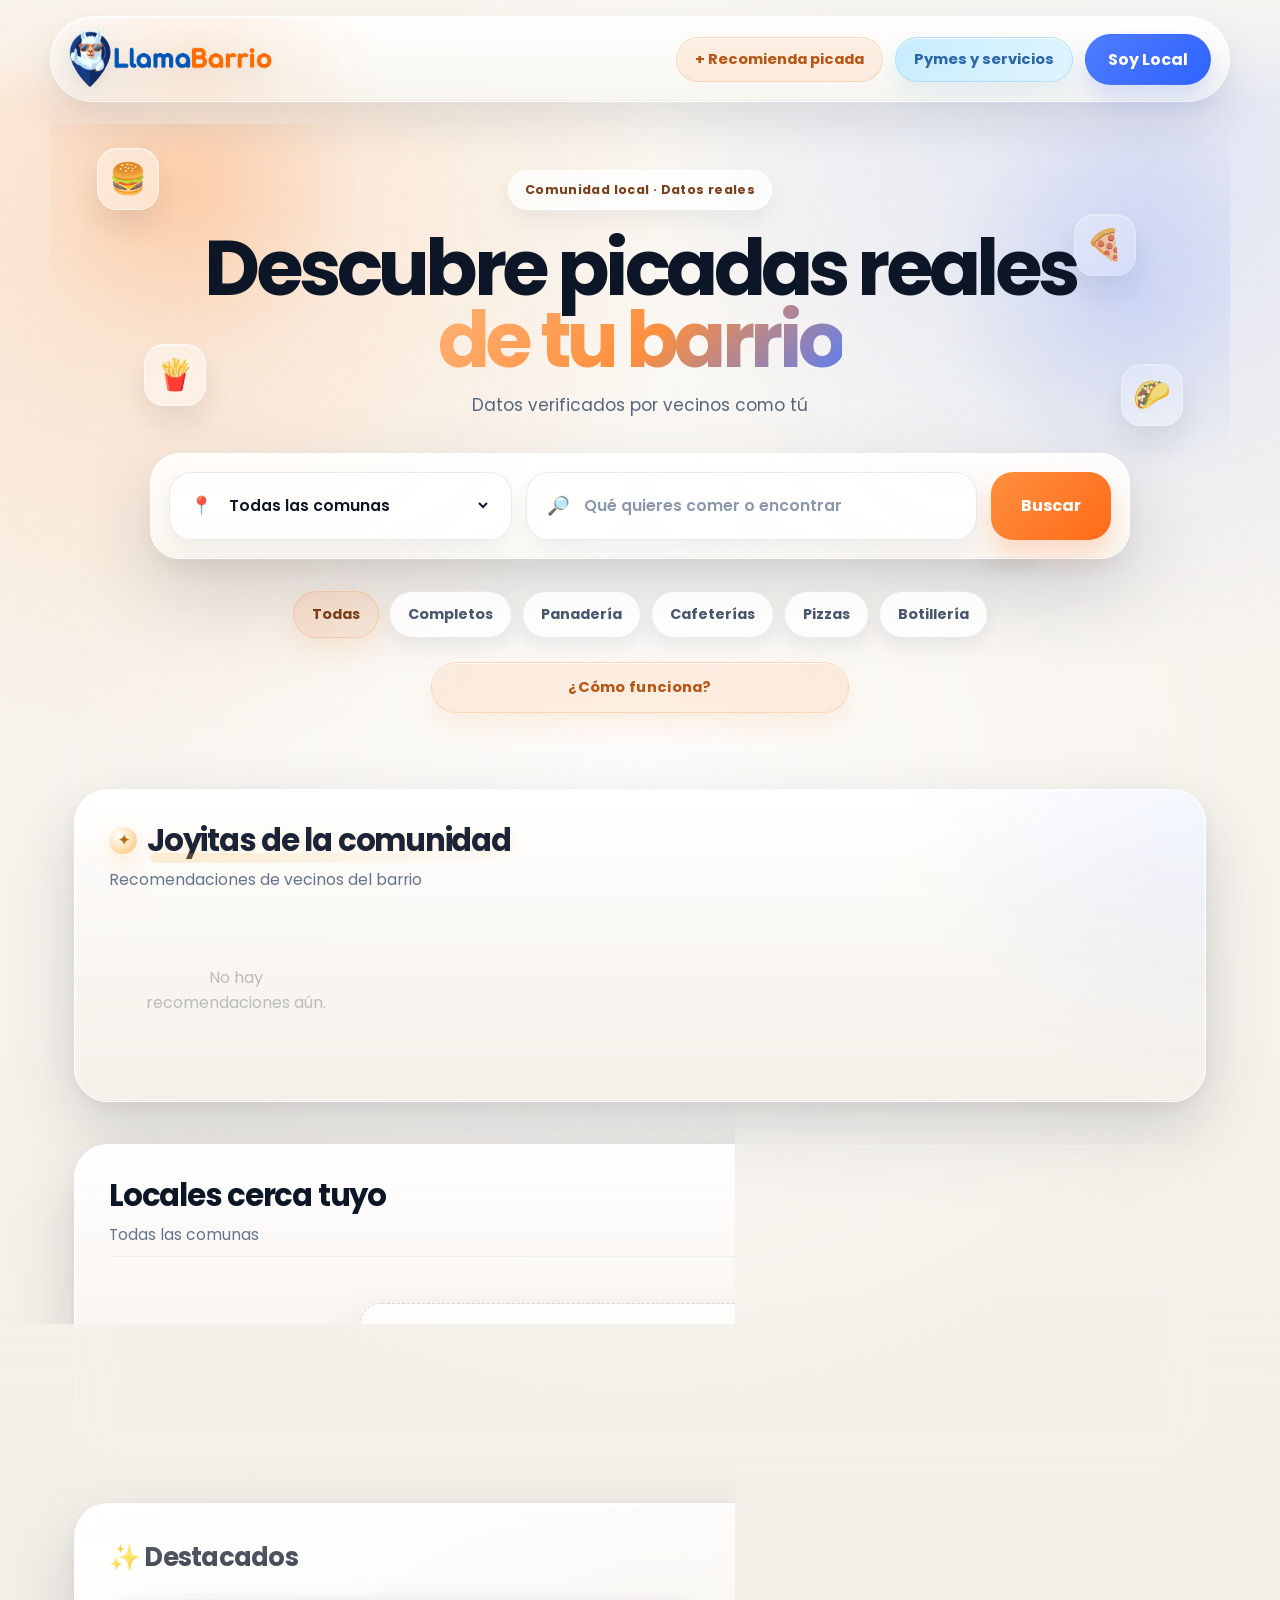
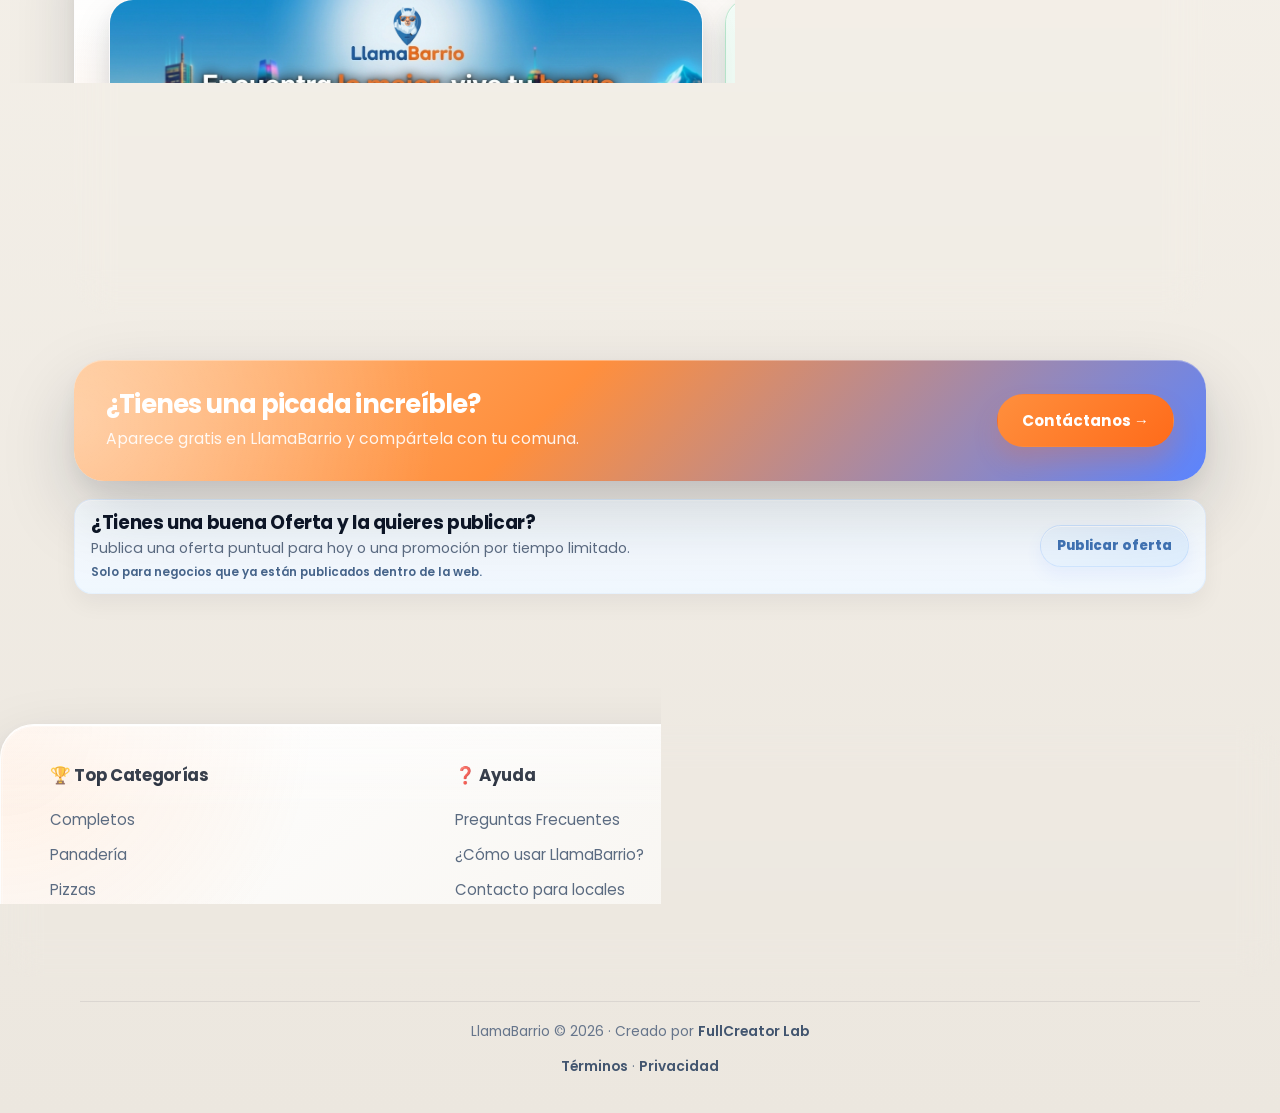
==== commit 57b73de1: "Add files via upload" ====
--- a/index.html
+++ b/index.html
@@ -3,9 +3,23 @@
 <head>
     <meta charset="UTF-8">
     <meta name="viewport" content="width=device-width, initial-scale=1.0">
-    <title>LlamaBarrio - Tu comunidad conectada</title>
-    <meta name="description" content="Descubre picadas, locales, ofertas y recomendaciones reales de tu comuna en LlamaBarrio. Datos verificados por vecinos como tú.">
+    <title>LlamaBarrio | Picadas, locales y ofertas reales de tu comuna</title>
+    <meta name="description" content="Descubre picadas, locales, ofertas y recomendaciones reales de tu comuna en LlamaBarrio. Datos verificados por vecinos como tú, con búsqueda por comuna y datos útiles del barrio.">
     <link rel="canonical" href="https://llamabarrio.cl/">
+    <meta property="og:locale" content="es_CL">
+    <meta property="og:type" content="website">
+    <meta property="og:title" content="LlamaBarrio | Picadas, locales y ofertas reales de tu comuna">
+    <meta property="og:description" content="Descubre picadas, locales y recomendaciones reales del barrio, con datos verificados por vecinos como tú.">
+    <meta property="og:url" content="https://llamabarrio.cl/">
+    <meta property="og:site_name" content="LlamaBarrio">
+    <meta property="og:image" content="https://llamabarrio.cl/images/logo.png">
+    <meta property="og:image:alt" content="Logo de LlamaBarrio">
+    <meta name="twitter:card" content="summary">
+    <meta name="twitter:title" content="LlamaBarrio | Picadas, locales y ofertas reales de tu comuna">
+    <meta name="twitter:description" content="Descubre picadas, locales y recomendaciones reales del barrio con datos verificados por vecinos.">
+    <meta name="twitter:image" content="https://llamabarrio.cl/images/logo.png">
+    <link rel="preconnect" href="https://fonts.googleapis.com">
+    <link rel="preconnect" href="https://fonts.gstatic.com" crossorigin>
     <link href="https://fonts.googleapis.com/css2?family=Poppins:wght@400;500;600;700;800&display=swap" rel="stylesheet">
     <link rel="stylesheet" href="style.css">
     <link rel="icon" type="image/png" href="images/favicon.png">
@@ -20,7 +34,7 @@
     <nav class="navbar">
         <div class="nav-container">
             <div class="logo">
-                <a href="index.html"><img src="images/logo.png" alt="LlamaBarrio" class="logo-img"></a>
+                <a href="index.html"><img src="images/logo.png" alt="LlamaBarrio" class="logo-img" fetchpriority="high" decoding="async"></a>
             </div>
             <div class="nav-right desktop-only">
                 <a href="#" class="btn-recomienda" data-form-modal="tally">+ Recomienda picada</a>
@@ -190,7 +204,7 @@
             <h2 class="destacados-title">✨ Destacados</h2>
             <div class="destacados-wrapper">
                 <div class="destacados-oferta">
-                    <img id="destacados-img" src="images/promocion1.png" alt="Oferta destacada" class="destacados-img">
+                    <img id="destacados-img" src="images/promocion1.png" alt="Oferta destacada" class="destacados-img" loading="lazy" decoding="async">
                 </div>
                 <div class="destacados-trending">
                     <h3 class="trending-title">🔥 Top del barrio</h3>
@@ -499,7 +513,7 @@
         </a>
     </div>
 
-    <script src="script.js"></script>
+    <script src="script.js" defer></script>
     <script>
     document.addEventListener('DOMContentLoaded', function() {
         const destacadosImg = document.querySelector('#destacados-img');
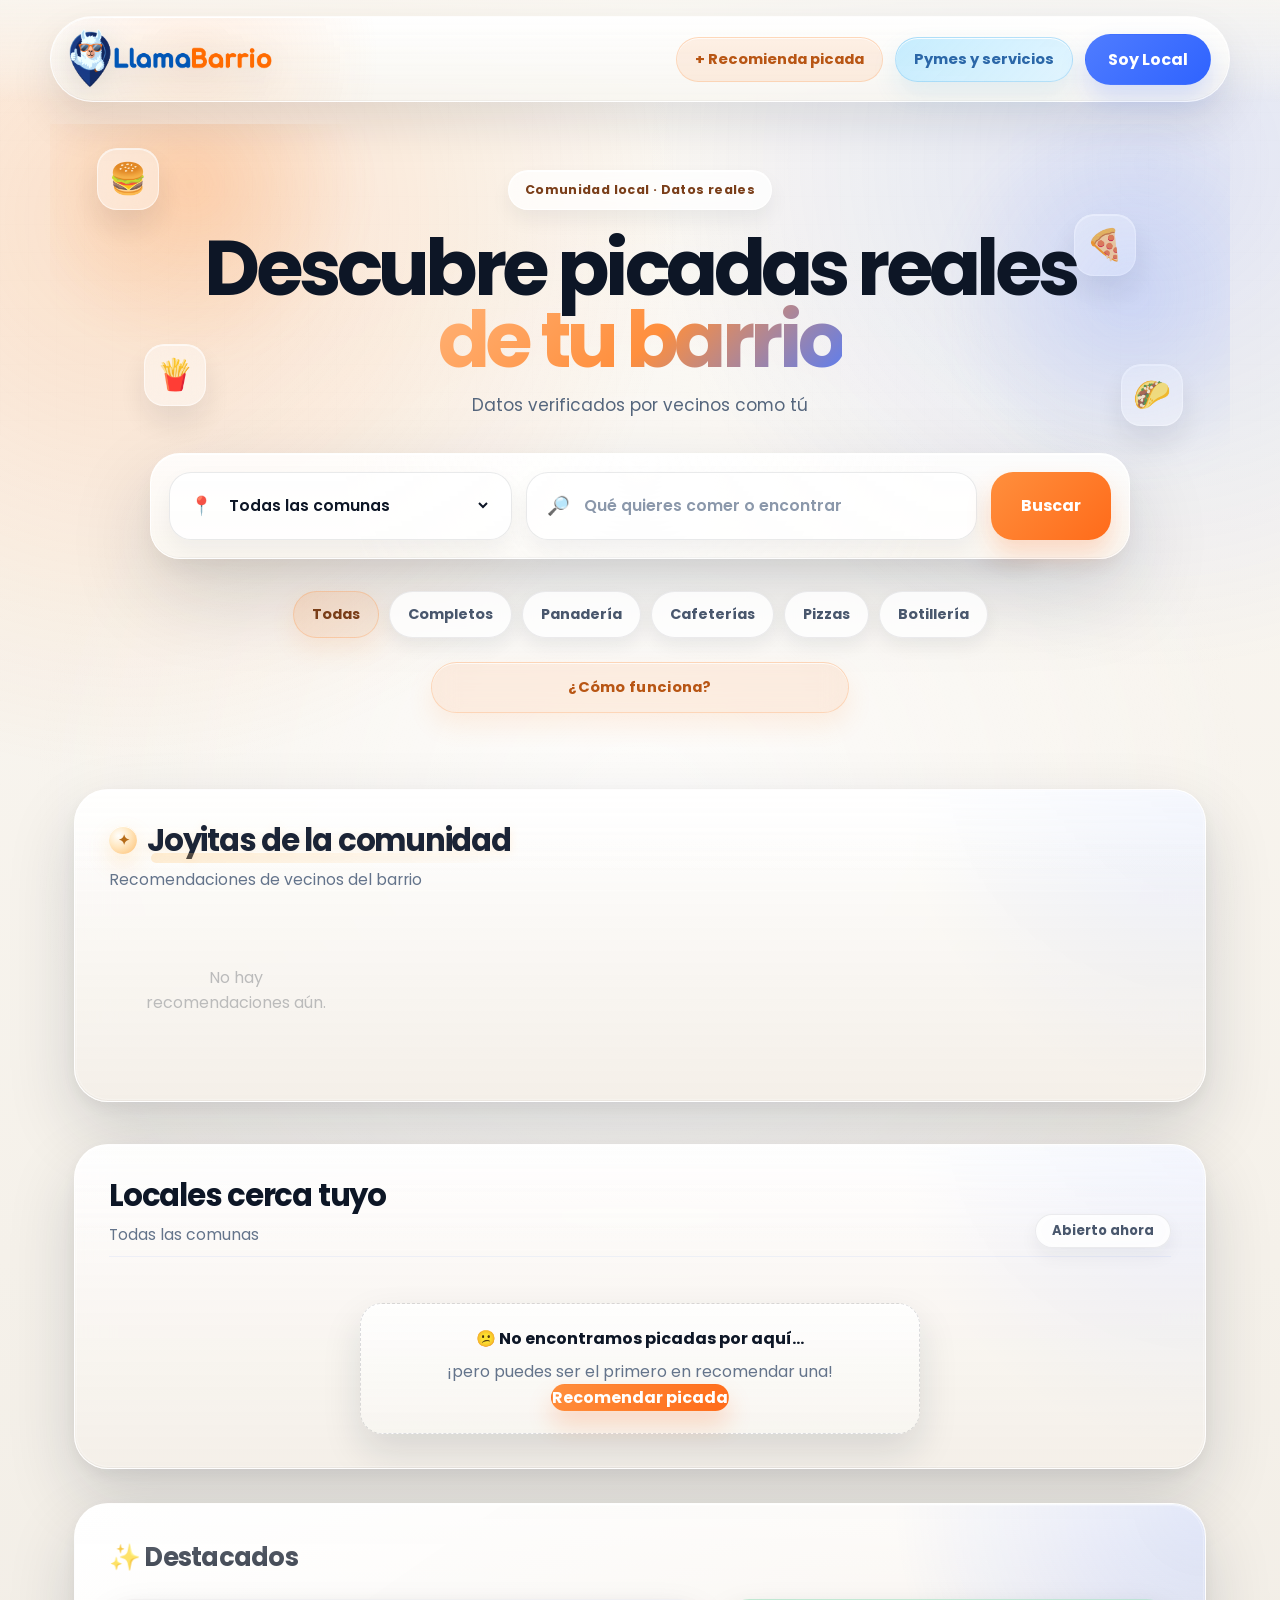
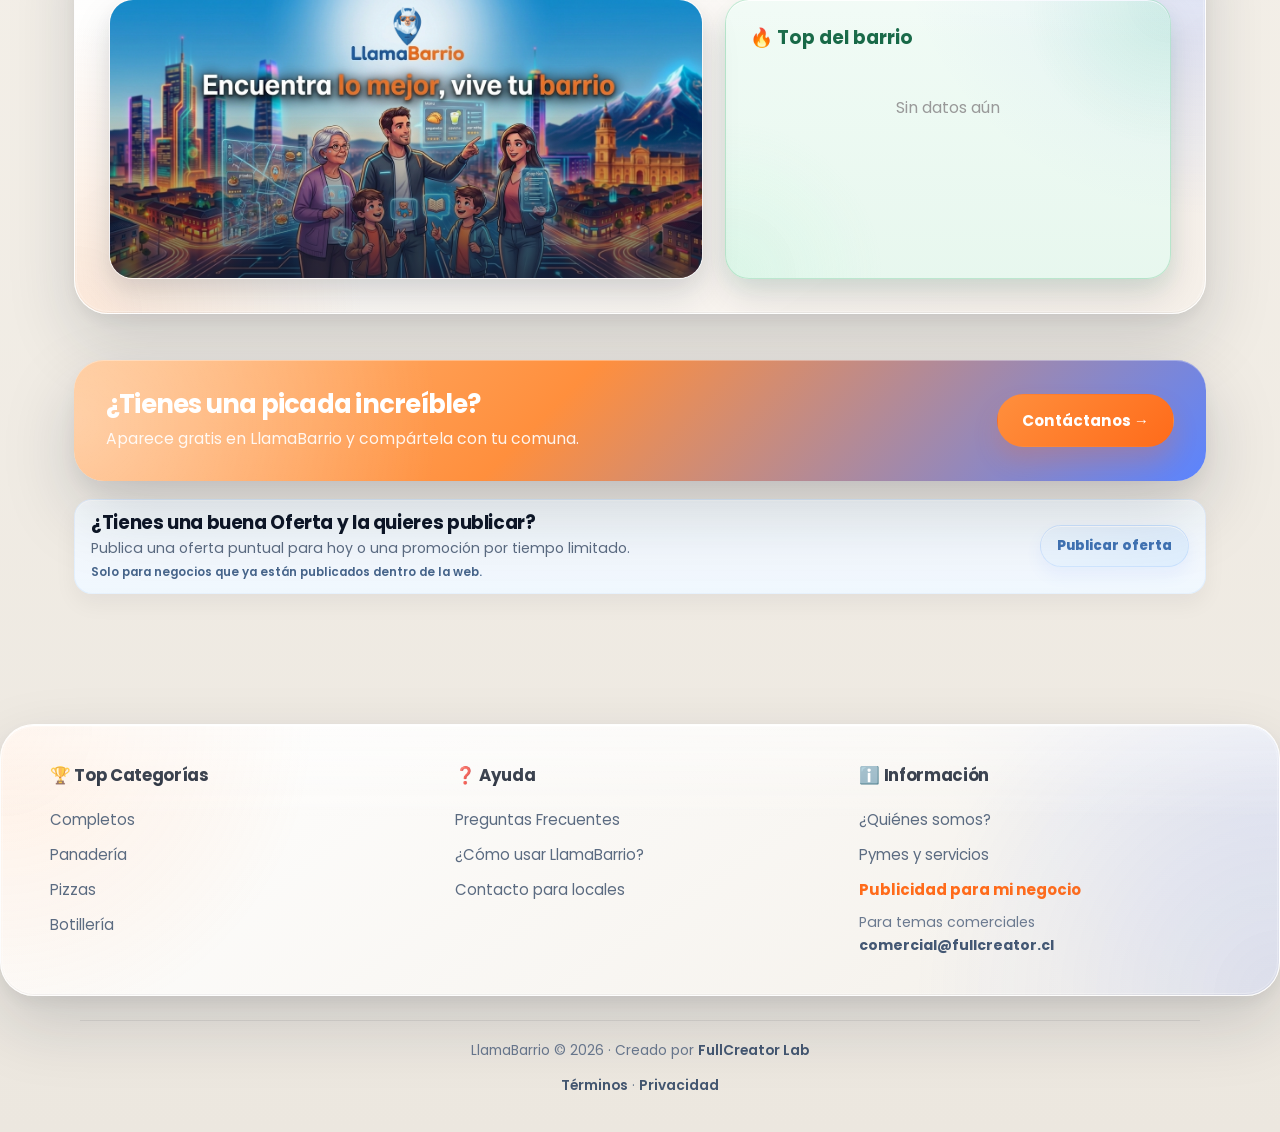
==== commit ab629b39: "Add files via upload" ====
--- a/index.html
+++ b/index.html
@@ -261,8 +261,9 @@
                 <h3>ℹ️ Información</h3>
                 <ul>
                     <li><a href="javascript:void(0);" onclick="abrirQuienesSomos(); return false;">¿Quiénes somos?</a></li>
-                    <li><a href="#" class="footer-ads-link" data-form-modal="business">Publicidad para mi negocio</a></li>
                     <li><a href="emprendimientos.html">Pymes y servicios</a></li>
+                    <li><a href="#" class="footer-ads-link" data-form-modal="ads">Publicidad para mi negocio</a></li>
+                    <li><span class="footer-commercial-note">Para temas comerciales <strong>comercial@fullcreator.cl</strong></span></li>
                 </ul>
             </div>
         </div>
@@ -367,6 +368,56 @@
 
                     <button type="submit" class="offer-submit-btn">Enviar oferta</button>
                 </form>
+            </div>
+        </div>
+    </div>
+
+    <div id="ads-form-modal" class="modal-overlay">
+        <div class="offer-form-card">
+            <button type="button" class="close-btn" onclick="cerrarAdsFormulario()">&times;</button>
+            <div class="offer-form-content">
+                <h2>Publicidad para mi negocio</h2>
+                <p class="offer-form-subtitle">Completa este formulario si quieres cotizar publicidad pagada dentro de LlamaBarrio.</p>
+                <p class="offer-form-note">Nuestro equipo comercial revisará tu solicitud y te contactará prontamente.</p>
+
+                <form id="ads-form" class="offer-form" action="https://formsubmit.co/comercial@fullcreator.cl" method="POST" target="ads-submit-frame">
+                    <input type="hidden" name="_subject" value="Nueva solicitud comercial desde LlamaBarrio">
+                    <input type="hidden" name="_captcha" value="false">
+                    <input type="hidden" name="_template" value="table">
+
+                    <label>
+                        <span>Nombre</span>
+                        <input type="text" name="Nombre" required>
+                    </label>
+
+                    <label>
+                        <span>Correo</span>
+                        <input type="email" name="Correo" required>
+                    </label>
+
+                    <label>
+                        <span>Teléfono</span>
+                        <input type="text" name="Telefono" required>
+                    </label>
+
+                    <label>
+                        <span>Nombre local / empresa / servicio</span>
+                        <input type="text" name="Nombre local empresa servicio" required>
+                    </label>
+
+                    <label>
+                        <span>Comente qué tipo de publicidad busca</span>
+                        <textarea name="Tipo de publicidad buscada" rows="5" required></textarea>
+                    </label>
+
+                    <button type="submit" class="offer-submit-btn">Enviar solicitud</button>
+                </form>
+
+                <div id="ads-form-success" class="ads-form-success" hidden>
+                    Prontamente el área comercial de LlamaBarrio se contactará contigo.
+                </div>
+
+                <iframe name="ads-submit-frame" id="ads-submit-frame" class="hidden-submit-frame" title="Envío de formulario comercial"></iframe>
             </div>
         </div>
     </div>
@@ -482,8 +533,8 @@
                 <h2>¿Quiénes somos?</h2>
                 <p class="about-text">LlamaBarrio conecta personas con picadas, pero no operamos ni vendemos en los locales. Cada negocio es independiente y responsable de su servicio. Nuestro objetivo es fortalecer la comunidad local, generando un espacio donde los vecinos puedan compartir sus mejores recomendaciones y descubrir opciones auténticas en sus barrios.</p>
                 <div class="about-cta-box">
-                    <p class="about-cta-text">Si eres local o persona natural y quieres contactarte por publicidad, escríbenos.</p>
-                    <a href="#" class="btn-contact about-cta-button" data-form-modal="business">Publicitar mi local o negocio</a>
+                    <p class="about-cta-text">Si eres local, empresa o entregas algún servicio, puedes contactarnos por el formulario de nuestra página o escribirnos al área comercial para que puedan ayudarte y ofrecerte las mejores opciones para publicitar tus servicios.</p>
+                    <a href="mailto:comercial@fullcreator.cl" class="btn-contact about-cta-button">comercial@fullcreator.cl</a>
                 </div>
             </div>
         </div>
--- a/style.css
+++ b/style.css
@@ -1399,6 +1399,18 @@
     color: #d85710 !important;
 }
 
+.footer-commercial-note {
+    display: block;
+    color: #6b7a90;
+    font-size: 0.88rem;
+    line-height: 1.65;
+}
+
+.footer-commercial-note strong {
+    color: #445874;
+    font-weight: 700;
+}
+
 .site-footer {
     margin-top: 0;
     padding: 24px 20px 34px;
@@ -1724,7 +1736,11 @@
     margin-top: 22px;
     padding: 18px;
     border-radius: 20px;
-    background: linear-gradient(180deg, rgba(255, 255, 255, 0.84), rgba(244, 243, 239, 0.92));
+    border: 1px solid rgba(124, 182, 255, 0.22);
+    background:
+        radial-gradient(circle at top left, rgba(128, 196, 255, 0.16), transparent 28%),
+        radial-gradient(circle at bottom right, rgba(170, 200, 255, 0.14), transparent 30%),
+        linear-gradient(180deg, rgba(242, 249, 255, 0.94), rgba(232, 242, 255, 0.92));
     box-shadow: var(--shadow-sm);
     display: grid;
     gap: 14px;
@@ -2774,6 +2790,27 @@
     box-shadow: 0 14px 24px rgba(255, 107, 26, 0.22);
 }
 
+.ads-form-success {
+    margin-top: 18px;
+    padding: 18px 16px;
+    border-radius: 18px;
+    border: 1px solid rgba(71, 156, 92, 0.18);
+    background: rgba(88, 173, 110, 0.1);
+    color: #3d6e4a;
+    font-size: 0.96rem;
+    font-weight: 600;
+    line-height: 1.65;
+}
+
+.hidden-submit-frame {
+    width: 0;
+    height: 0;
+    border: 0;
+    position: absolute;
+    opacity: 0;
+    pointer-events: none;
+}
+
 @media (max-width: 760px) {
     .offer-cta-strip {
         margin-top: 14px;
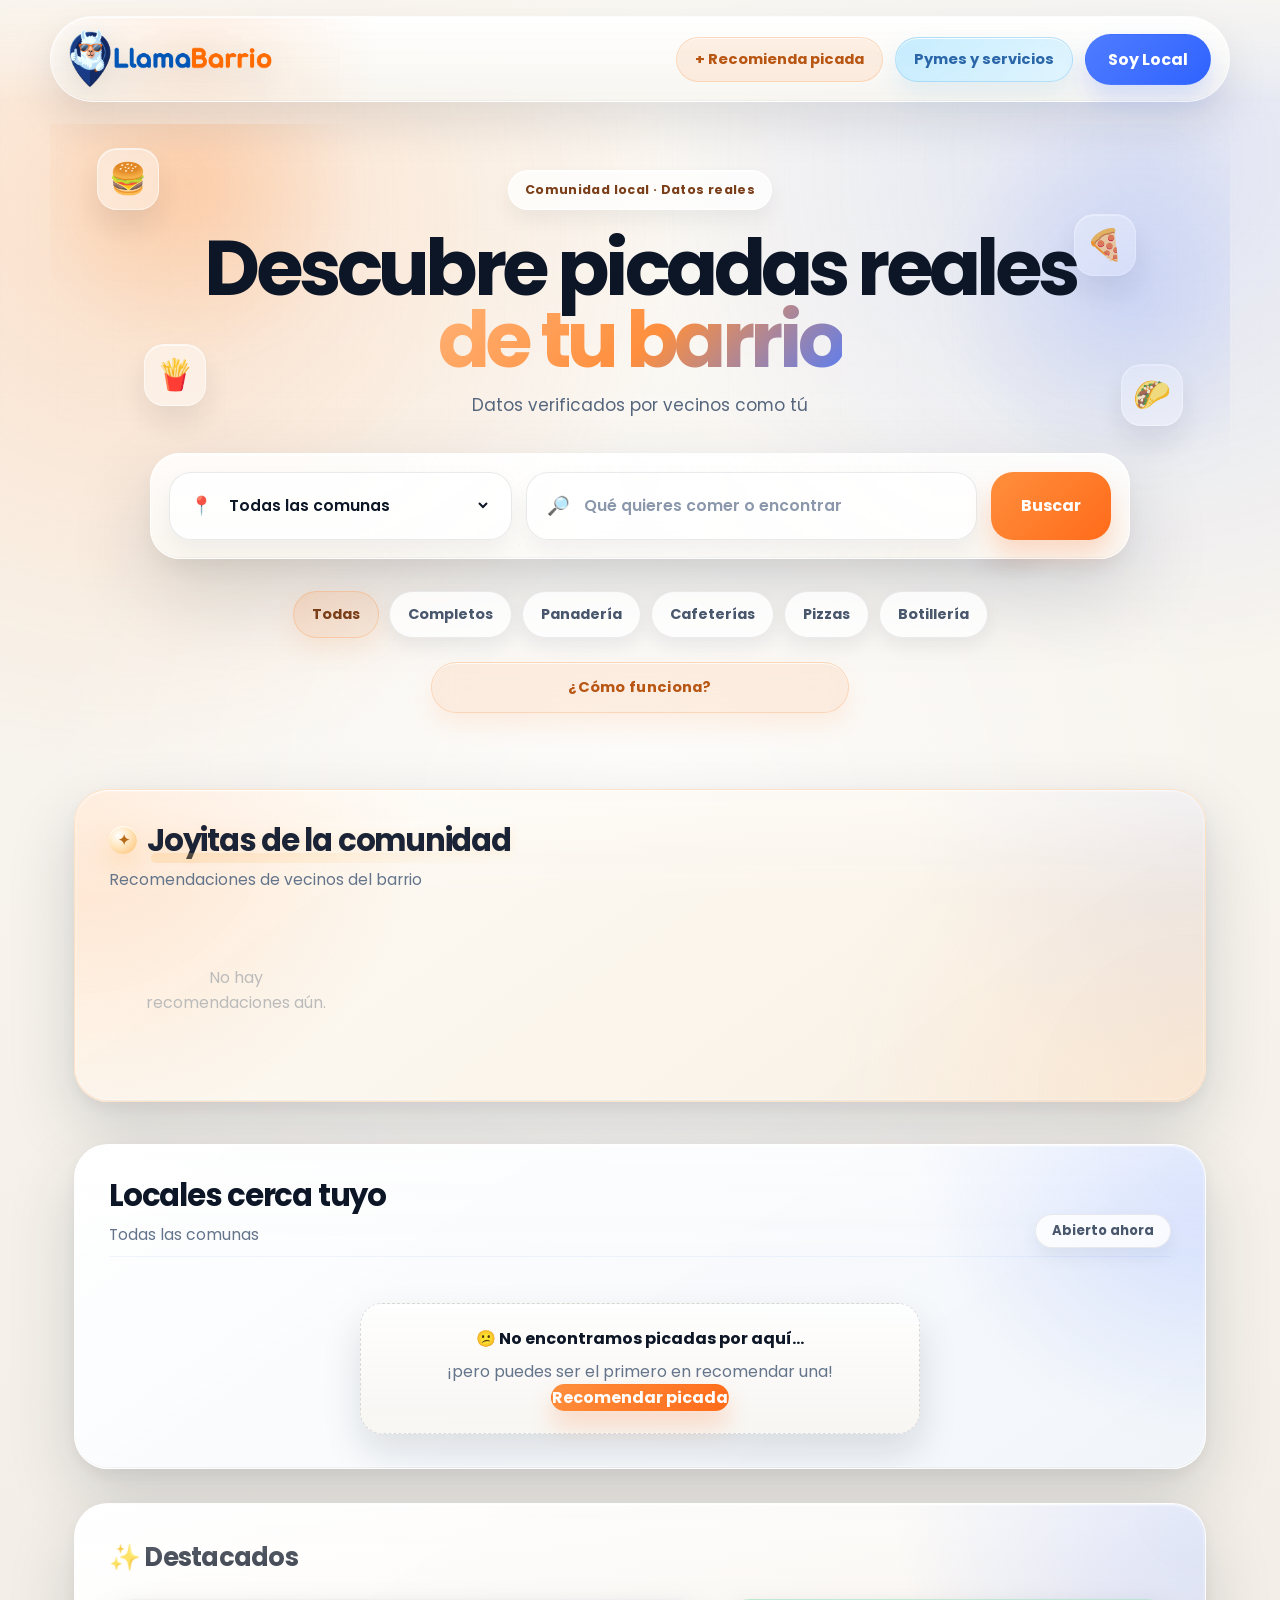
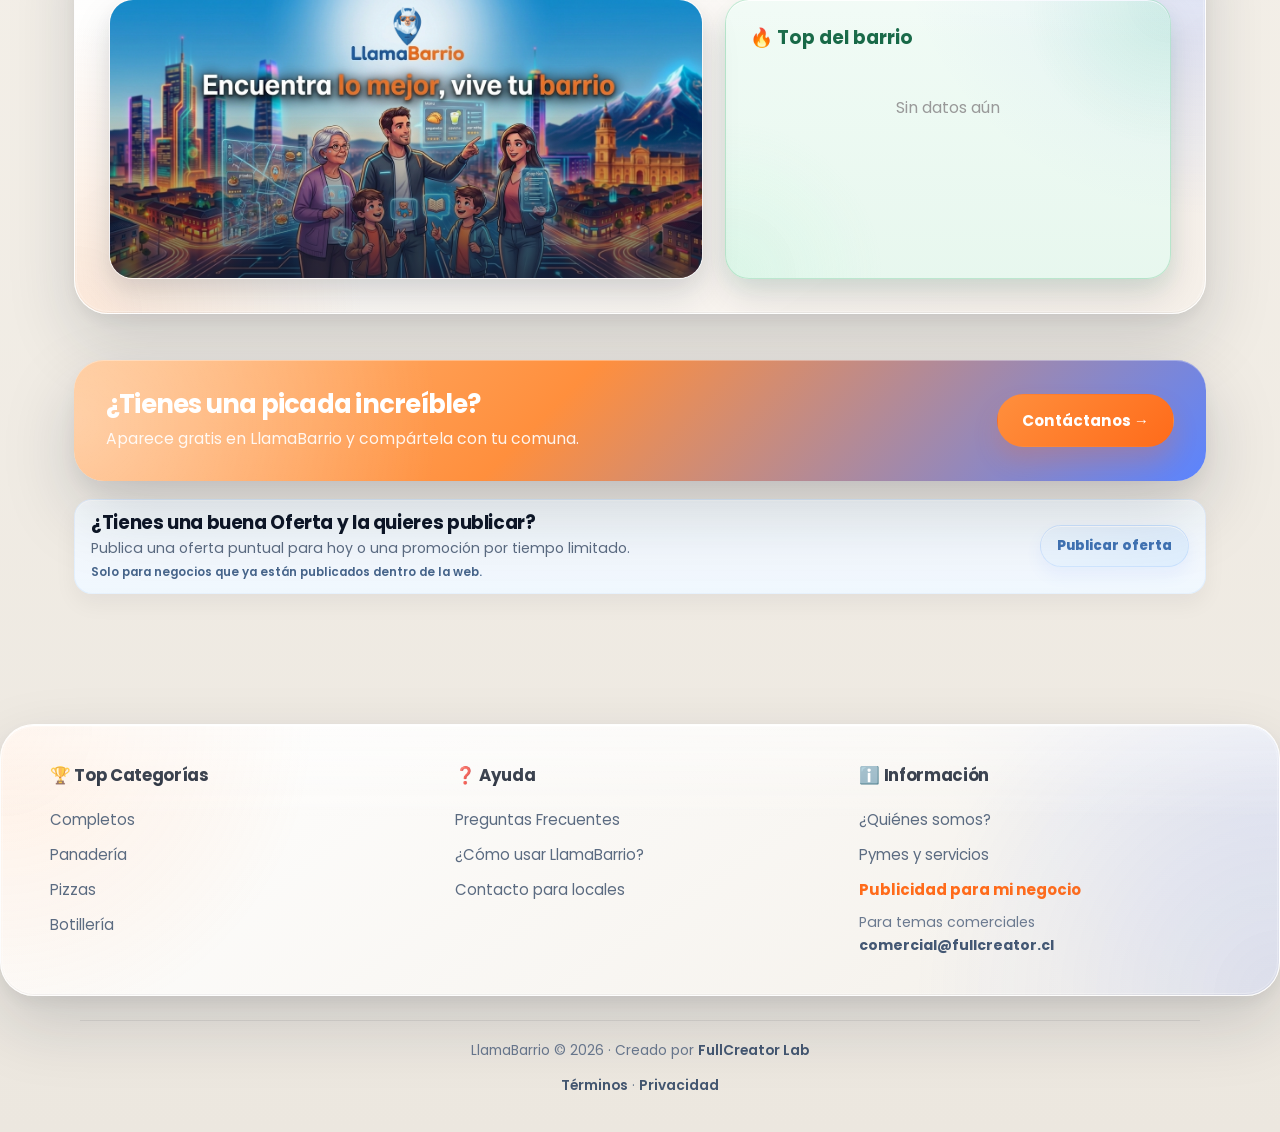
==== commit 79c9b575: "Add files via upload" ====
--- a/index.html
+++ b/index.html
@@ -20,6 +20,10 @@
     <meta name="twitter:image" content="https://llamabarrio.cl/images/logo.png">
     <link rel="preconnect" href="https://fonts.googleapis.com">
     <link rel="preconnect" href="https://fonts.gstatic.com" crossorigin>
+    <link rel="preconnect" href="https://script.google.com">
+    <link rel="preconnect" href="https://script.googleusercontent.com">
+    <link rel="preconnect" href="https://drive.google.com">
+    <link rel="preconnect" href="https://lh3.googleusercontent.com">
     <link href="https://fonts.googleapis.com/css2?family=Poppins:wght@400;500;600;700;800&display=swap" rel="stylesheet">
     <link rel="stylesheet" href="style.css">
     <link rel="icon" type="image/png" href="images/favicon.png">
--- a/style.css
+++ b/style.css
@@ -688,7 +688,8 @@
     overflow: hidden;
 }
 
-    scroll-margin-top: 90px;
+.community-section {
+    scroll-margin-top: 90px;
     background:
         radial-gradient(circle at top left, rgba(255, 143, 61, 0.24), transparent 30%),
         radial-gradient(circle at bottom right, rgba(255, 208, 168, 0.3), transparent 32%),
@@ -740,12 +741,12 @@
     opacity: 0.7;
 }
 
-    scroll-margin-top: 90px;
+    scroll-margin-top: 90px;
     padding: 34px;
 }
 
-
-
+
+
 .community-grid > .comm-card,
 .community-grid > .ui-skeleton {
     width: 250px;
@@ -2086,8 +2087,8 @@
         display: block;
     }
 
-    
-
+    
+
 .community-grid > .comm-card,
 .community-grid > .ui-skeleton {
     width: 250px;
@@ -2317,9 +2318,9 @@
         font-size: 0.62rem;
     }
 }
-
-
-
+
+
+
 
 /* Joyitas layout hard-fix */
 @media (min-width: 821px) {
@@ -2358,8 +2359,8 @@
         min-width: 166px !important;
         max-width: 166px !important;
     }
-}
-
+}
+
 
 /* Joyitas desktop restore */
 @media (min-width: 821px) {
@@ -2380,7 +2381,7 @@
         min-width: 250px !important;
         max-width: 250px !important;
     }
-}
+}
 
 /* Joyitas restore from old layout */
 .community-section {
@@ -2482,7 +2483,7 @@
     .comm-info {
         padding: 14px !important;
     }
-}
+}
 
 /* Ofertas de hoy mobile refinement */
 @media (max-width: 820px) {
@@ -2535,15 +2536,15 @@
         max-width: 208px !important;
         padding: 9px 11px !important;
     }
-}
-
-
-@media (min-width: 821px) {
-    .food-5 {
-        display: none !important;
-    }
-}
-
+}
+
+
+@media (min-width: 821px) {
+    .food-5 {
+        display: none !important;
+    }
+}
+
 
 /* Joyitas title emphasis */
 .community-section .section-title {
@@ -2595,7 +2596,7 @@
         bottom: -4px;
         height: 8px;
     }
-}
+}
 
 /* Open now filter sizing */
 #open-now-filter {
@@ -2845,3 +2846,20 @@
         grid-template-columns: 1fr;
     }
 }
+
+
+/* Optimización de carga visual: reduce trabajo de render y mejora carga de imágenes dinámicas */
+.comm-card,
+.local-card,
+.trending-compact-item,
+.offer-item {
+    content-visibility: auto;
+    contain-intrinsic-size: 360px;
+}
+
+.comm-img-box img,
+.local-img-box img,
+.modal-header-img img,
+.destacados-img {
+    background: linear-gradient(135deg, rgba(255, 143, 61, 0.08), rgba(79, 124, 255, 0.08));
+}
